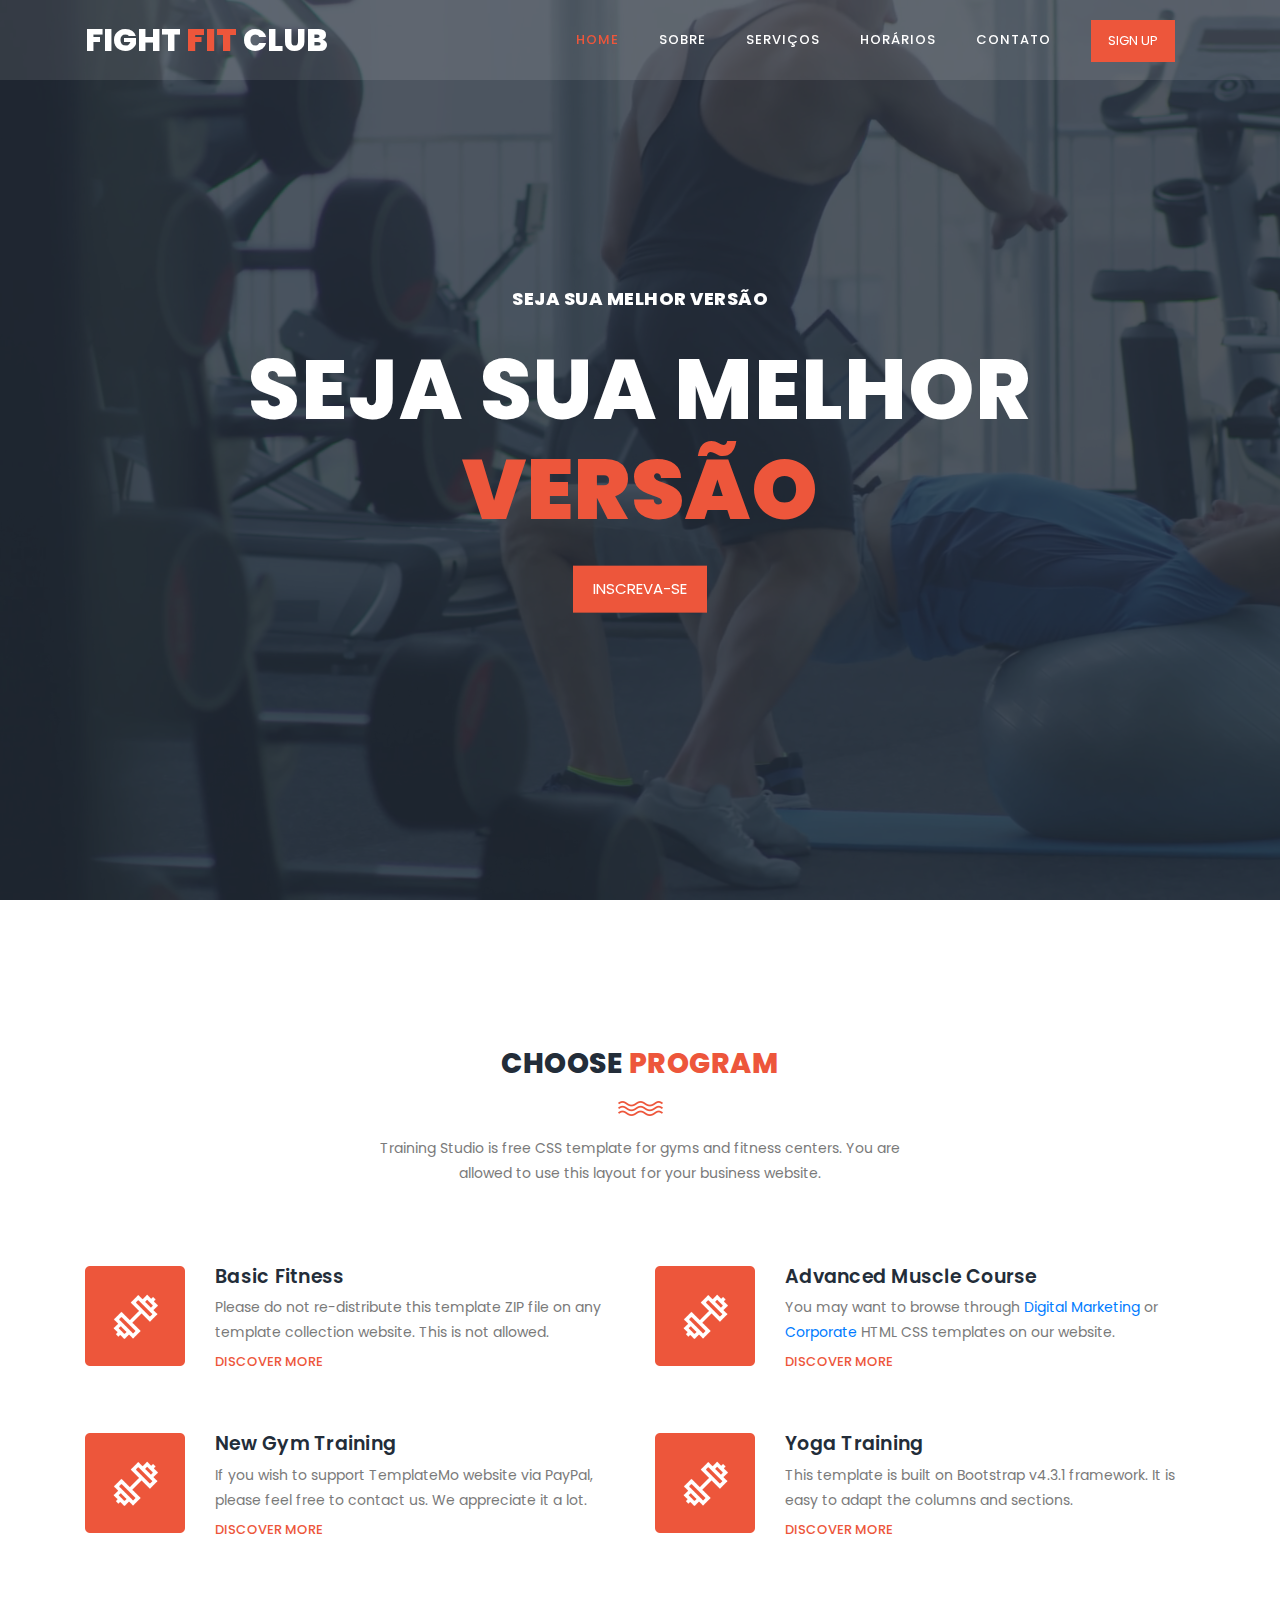
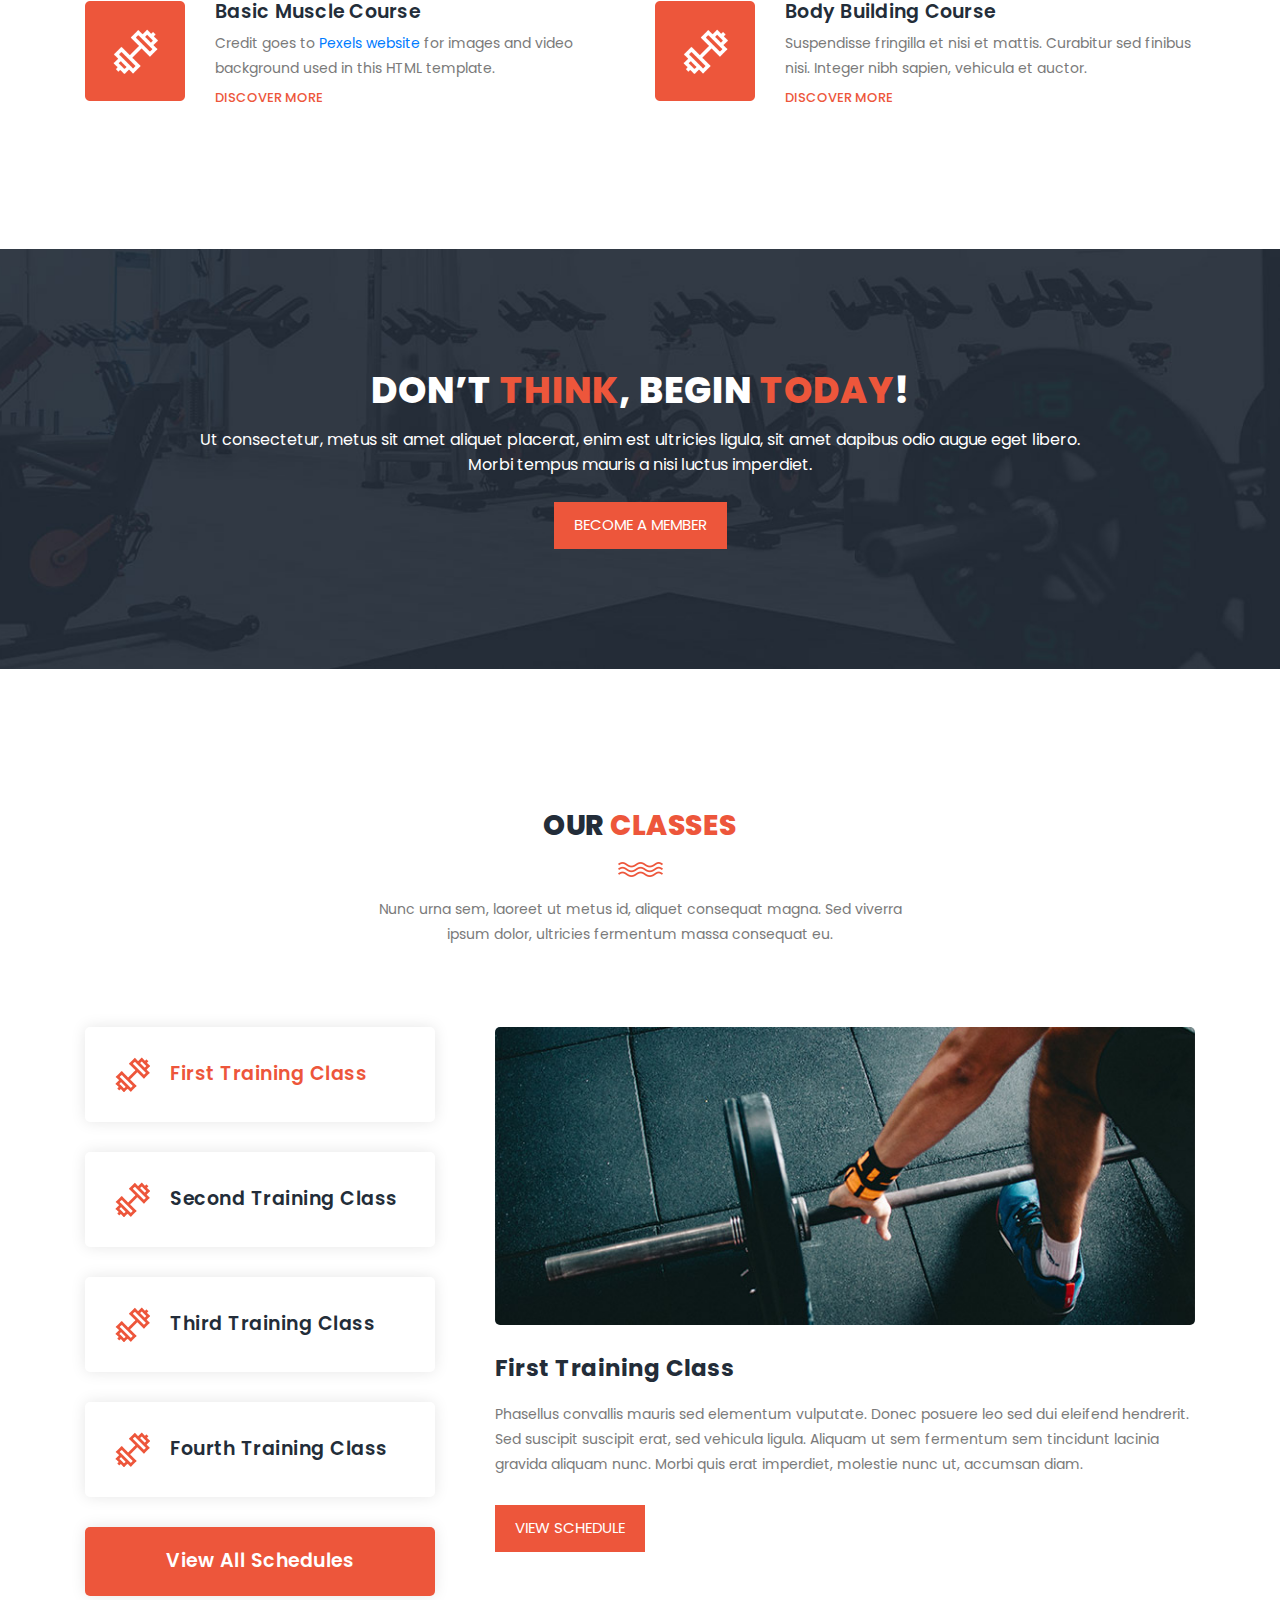
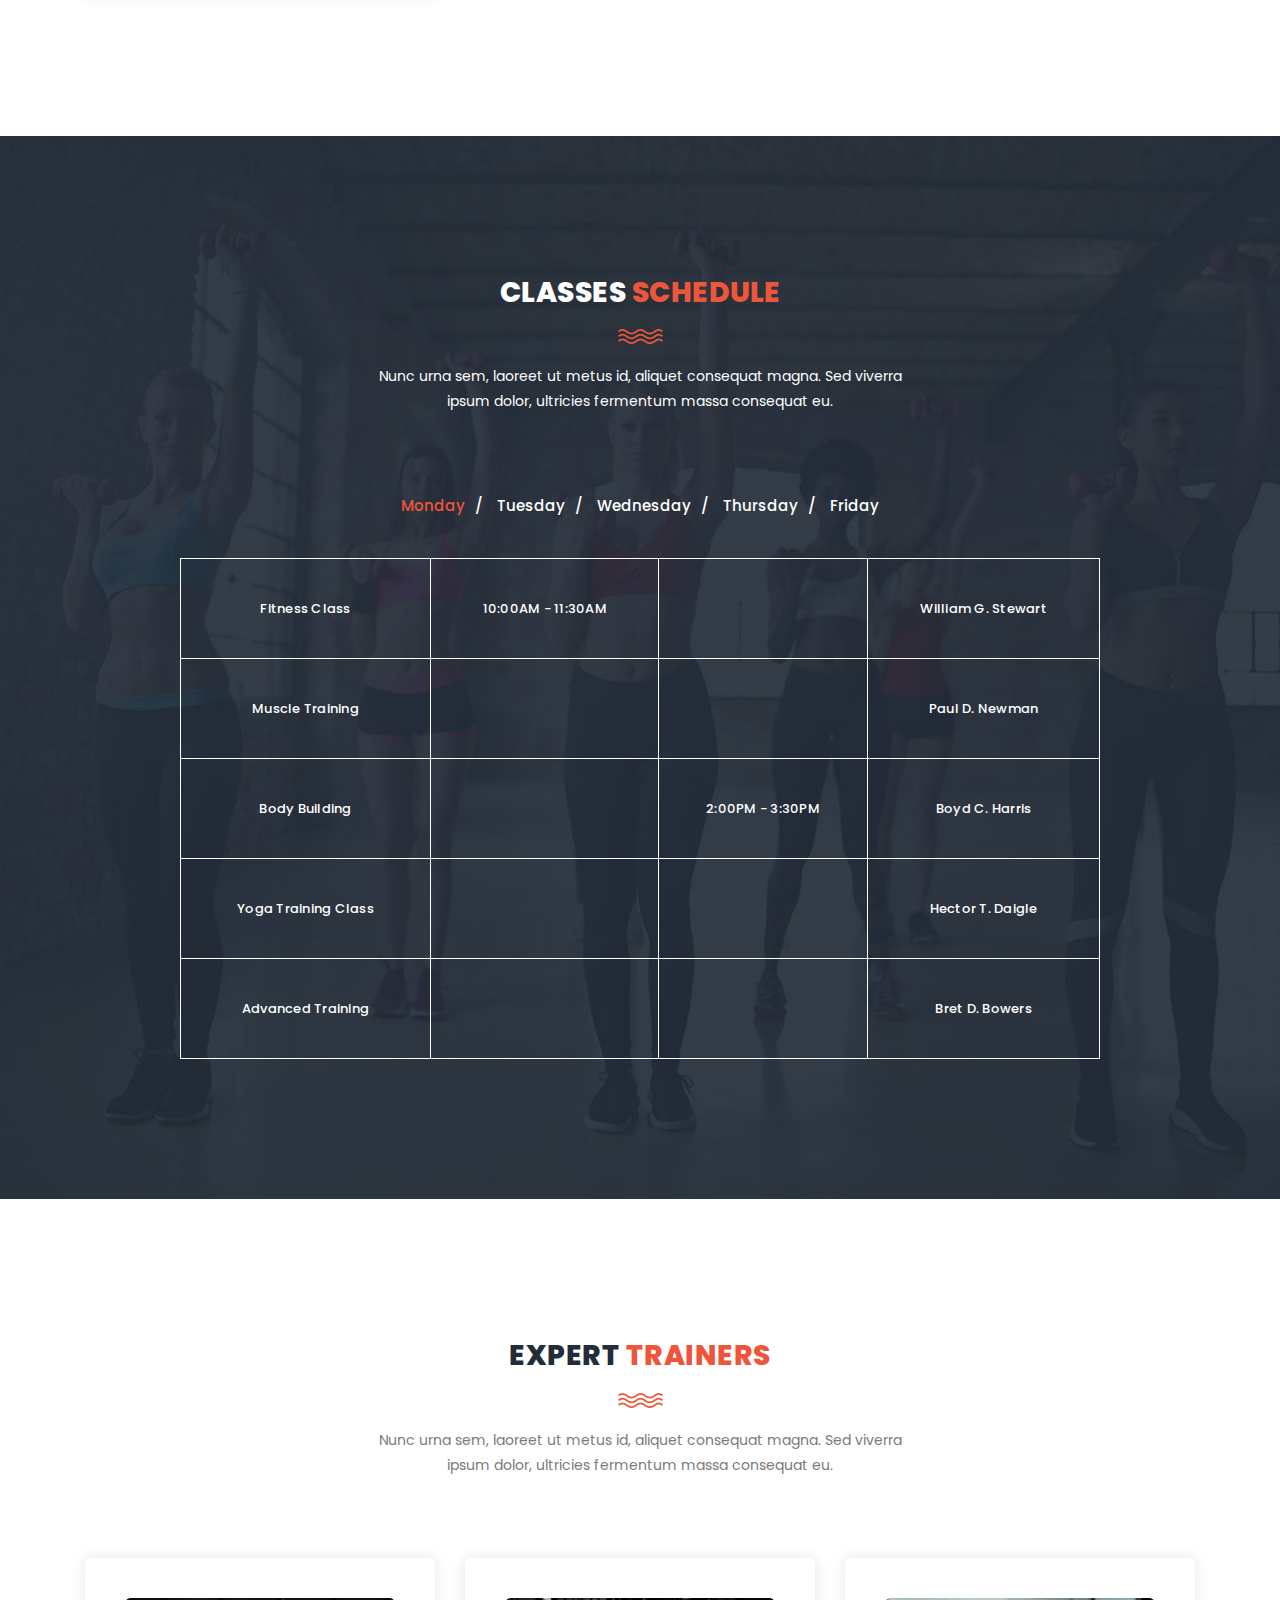
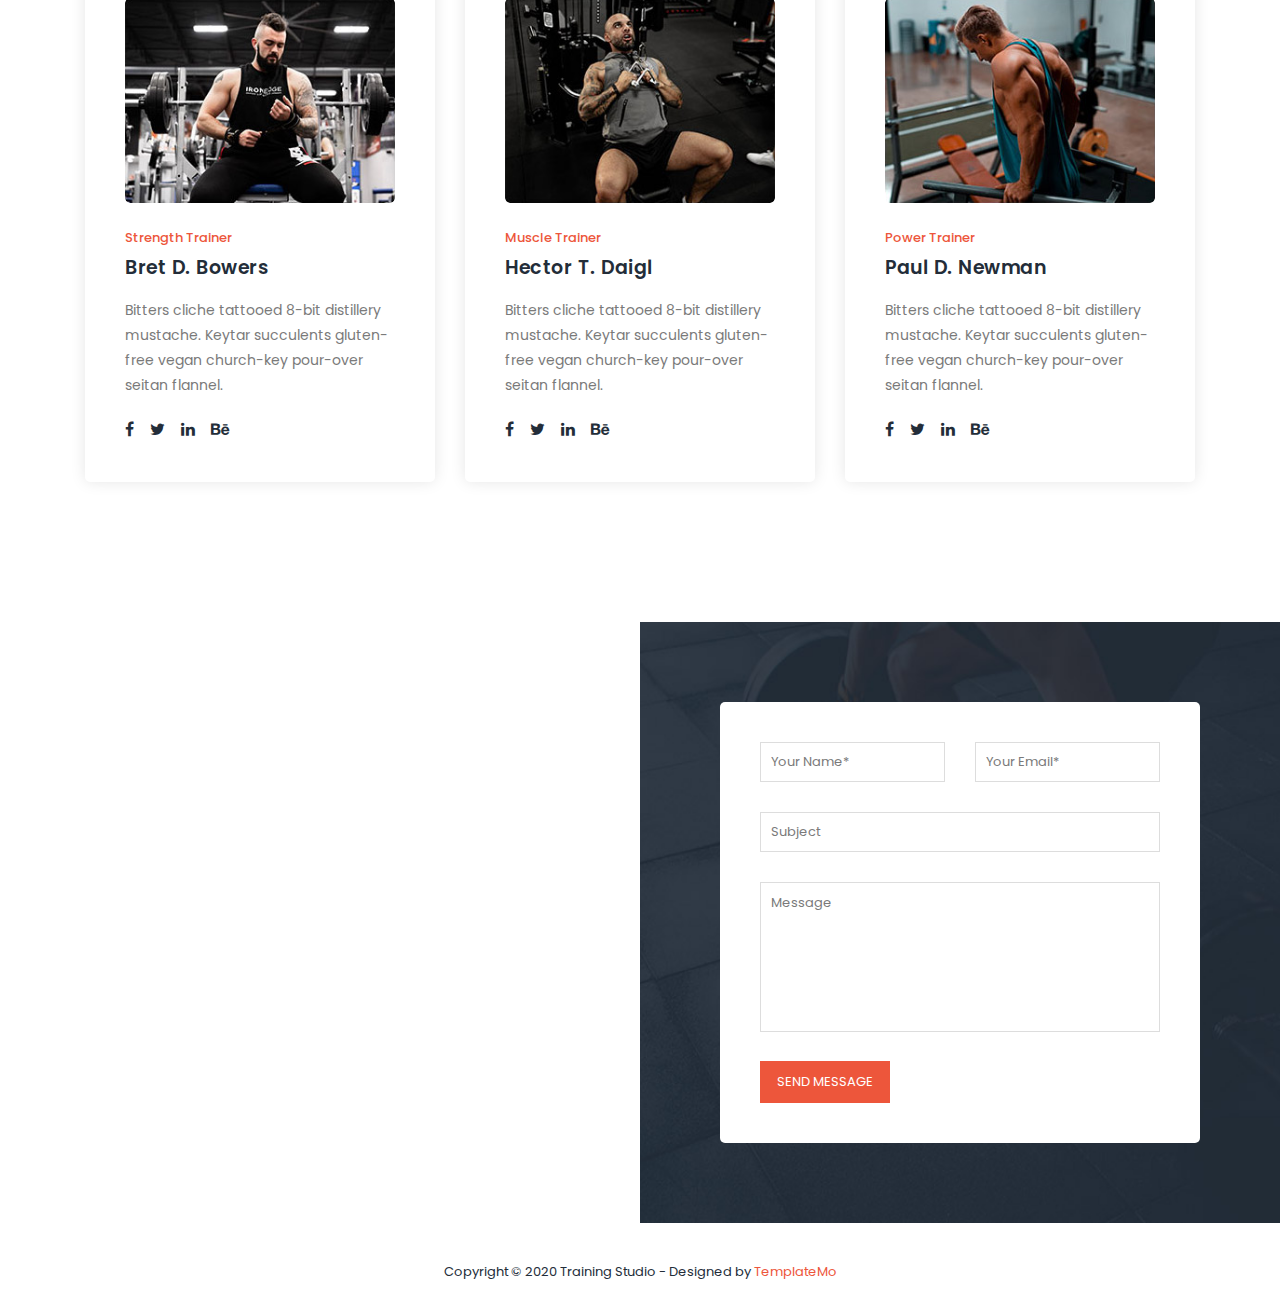
==== gymfit-main/index.html @ c5812d15 "commit" ====
<!DOCTYPE html>
<html lang="pt-br">

  <head>

    <meta charset="utf-8">
    <meta name="viewport" content="width=device-width, initial-scale=1, shrink-to-fit=no">
    <meta name="description" content="">
    <meta name="author" content="">
    <link href="https://fonts.googleapis.com/css?family=Poppins:100,100i,200,200i,300,300i,400,400i,500,500i,600,600i,700,700i,800,800i,900,900i&display=swap" rel="stylesheet">

    <title>Fit Fight Club</title>
<!--

TemplateMo 548 Training Studio

https://templatemo.com/tm-548-training-studio

-->
    <!-- Additional CSS Files -->
    <link rel="stylesheet" type="text/css" href="assets/css/bootstrap.min.css">

    <link rel="stylesheet" type="text/css" href="assets/css/font-awesome.css">

    <link rel="stylesheet" href="assets/css/templatemo-training-studio.css">

    </head>
    
    <body>
    
    <!-- ***** Preloader Start ***** -->
    <div id="js-preloader" class="js-preloader">
      <div class="preloader-inner">
        <span class="dot"></span>
        <div class="dots">
          <span></span>
          <span></span>
          <span></span>
        </div>
      </div>
    </div>
    <!-- ***** Preloader End ***** -->
    
    
    <!-- ***** Header Area Start ***** -->
    <header class="header-area header-sticky">
        <div class="container">
            <div class="row">
                <div class="col-12">
                    <nav class="main-nav">
                        <!-- ***** Logo Start ***** -->
                        <a href="index.html" class="logo">Fight<em> Fit</em> Club</a>
                        <!-- ***** Logo End ***** -->
                        <!-- ***** Menu Start ***** -->
                        <ul class="nav">
                            <li class="scroll-to-section"><a href="#top" class="active">Home</a></li>
                            <li class="scroll-to-section"><a href="#features">Sobre</a></li>
                            <li class="scroll-to-section"><a href="#our-classes">Serviços</a></li>
                            <li class="scroll-to-section"><a href="#schedule">Horários</a></li>
                            <li class="scroll-to-section"><a href="#contact-us">Contato</a></li> 
                            <li class="main-button"><a href="#">Sign Up</a></li>
                        </ul>        
                        <a class='menu-trigger'>
                            <span>Menu</span>
                        </a>
                        <!-- ***** Menu End ***** -->
                    </nav>
                </div>
            </div>
        </div>
    </header>
    <!-- ***** Header Area End ***** -->

    <!-- ***** Main Banner Area Start ***** -->
    <div class="main-banner" id="top">
        <video autoplay muted loop id="bg-video">
            <source src="assets/images/gym-video.mp4" type="video/mp4" />
        </video>

        <div class="video-overlay header-text">
            <div class="caption">
                <h6>Seja sua melhor versão</h6>
                <h2>Seja sua melhor <em>versão</em></h2>
                <div class="main-button scroll-to-section">
                    <a href="#features">inscreva-se</a>
                </div>
            </div>
        </div>
    </div>
    <!-- ***** Main Banner Area End ***** -->

    <!-- ***** Features Item Start ***** -->
    <section class="section" id="features">
        <div class="container">
            <div class="row">
                <div class="col-lg-6 offset-lg-3">
                    <div class="section-heading">
                        <h2>Choose <em>Program</em></h2>
                        <img src="assets/images/line-dec.png" alt="waves">
                        <p>Training Studio is free CSS template for gyms and fitness centers. You are allowed to use this layout for your business website.</p>
                    </div>
                </div>
                <div class="col-lg-6">
                    <ul class="features-items">
                        <li class="feature-item">
                            <div class="left-icon">
                                <img src="assets/images/features-first-icon.png" alt="First One">
                            </div>
                            <div class="right-content">
                                <h4>Basic Fitness</h4>
                                <p>Please do not re-distribute this template ZIP file on any template collection website. This is not allowed.</p>
                                <a href="#" class="text-button">Discover More</a>
                            </div>
                        </li>
                        <li class="feature-item">
                            <div class="left-icon">
                                <img src="assets/images/features-first-icon.png" alt="second one">
                            </div>
                            <div class="right-content">
                                <h4>New Gym Training</h4>
                                <p>If you wish to support TemplateMo website via PayPal, please feel free to contact us. We appreciate it a lot.</p>
                                <a href="#" class="text-button">Discover More</a>
                            </div>
                        </li>
                        <li class="feature-item">
                            <div class="left-icon">
                                <img src="assets/images/features-first-icon.png" alt="third gym training">
                            </div>
                            <div class="right-content">
                                <h4>Basic Muscle Course</h4>
                                <p>Credit goes to <a rel="nofollow" href="https://www.pexels.com" target="_blank">Pexels website</a> for images and video background used in this HTML template.</p>
                                <a href="#" class="text-button">Discover More</a>
                            </div>
                        </li>
                    </ul>
                </div>
                <div class="col-lg-6">
                    <ul class="features-items">
                        <li class="feature-item">
                            <div class="left-icon">
                                <img src="assets/images/features-first-icon.png" alt="fourth muscle">
                            </div>
                            <div class="right-content">
                                <h4>Advanced Muscle Course</h4>
                                <p>You may want to browse through <a rel="nofollow" href="https://templatemo.com/tag/digital-marketing" target="_parent">Digital Marketing</a> or <a href="https://templatemo.com/tag/corporate">Corporate</a> HTML CSS templates on our website.</p>
                                <a href="#" class="text-button">Discover More</a>
                            </div>
                        </li>
                        <li class="feature-item">
                            <div class="left-icon">
                                <img src="assets/images/features-first-icon.png" alt="training fifth">
                            </div>
                            <div class="right-content">
                                <h4>Yoga Training</h4>
                                <p>This template is built on Bootstrap v4.3.1 framework. It is easy to adapt the columns and sections.</p>
                                <a href="#" class="text-button">Discover More</a>
                            </div>
                        </li>
                        <li class="feature-item">
                            <div class="left-icon">
                                <img src="assets/images/features-first-icon.png" alt="gym training">
                            </div>
                            <div class="right-content">
                                <h4>Body Building Course</h4>
                                <p>Suspendisse fringilla et nisi et mattis. Curabitur sed finibus nisi. Integer nibh sapien, vehicula et auctor.</p>
                                <a href="#" class="text-button">Discover More</a>
                            </div>
                        </li>
                    </ul>
                </div>
            </div>
        </div>
    </section>
    <!-- ***** Features Item End ***** -->

    <!-- ***** Call to Action Start ***** -->
    <section class="section" id="call-to-action">
        <div class="container">
            <div class="row">
                <div class="col-lg-10 offset-lg-1">
                    <div class="cta-content">
                        <h2>Don’t <em>think</em>, begin <em>today</em>!</h2>
                        <p>Ut consectetur, metus sit amet aliquet placerat, enim est ultricies ligula, sit amet dapibus odio augue eget libero. Morbi tempus mauris a nisi luctus imperdiet.</p>
                        <div class="main-button scroll-to-section">
                            <a href="#our-classes">Become a member</a>
                        </div>
                    </div>
                </div>
            </div>
        </div>
    </section>
    <!-- ***** Call to Action End ***** -->

    <!-- ***** Our Classes Start ***** -->
    <section class="section" id="our-classes">
        <div class="container">
            <div class="row">
                <div class="col-lg-6 offset-lg-3">
                    <div class="section-heading">
                        <h2>Our <em>Classes</em></h2>
                        <img src="assets/images/line-dec.png" alt="">
                        <p>Nunc urna sem, laoreet ut metus id, aliquet consequat magna. Sed viverra ipsum dolor, ultricies fermentum massa consequat eu.</p>
                    </div>
                </div>
            </div>
            <div class="row" id="tabs">
              <div class="col-lg-4">
                <ul>
                  <li><a href='#tabs-1'><img src="assets/images/tabs-first-icon.png" alt="">First Training Class</a></li>
                  <li><a href='#tabs-2'><img src="assets/images/tabs-first-icon.png" alt="">Second Training Class</a></a></li>
                  <li><a href='#tabs-3'><img src="assets/images/tabs-first-icon.png" alt="">Third Training Class</a></a></li>
                  <li><a href='#tabs-4'><img src="assets/images/tabs-first-icon.png" alt="">Fourth Training Class</a></a></li>
                  <div class="main-rounded-button"><a href="#">View All Schedules</a></div>
                </ul>
              </div>
              <div class="col-lg-8">
                <section class='tabs-content'>
                  <article id='tabs-1'>
                    <img src="assets/images/training-image-01.jpg" alt="First Class">
                    <h4>First Training Class</h4>
                    <p>Phasellus convallis mauris sed elementum vulputate. Donec posuere leo sed dui eleifend hendrerit. Sed suscipit suscipit erat, sed vehicula ligula. Aliquam ut sem fermentum sem tincidunt lacinia gravida aliquam nunc. Morbi quis erat imperdiet, molestie nunc ut, accumsan diam.</p>
                    <div class="main-button">
                        <a href="#">View Schedule</a>
                    </div>
                  </article>
                  <article id='tabs-2'>
                    <img src="assets/images/training-image-02.jpg" alt="Second Training">
                    <h4>Second Training Class</h4>
                    <p>Integer dapibus, est vel dapibus mattis, sem mauris luctus leo, ac pulvinar quam tortor a velit. Praesent ultrices erat ante, in ultricies augue ultricies faucibus. Nam tellus nibh, ullamcorper at mattis non, rhoncus sed massa. Cras quis pulvinar eros. Orci varius natoque penatibus et magnis dis parturient montes, nascetur ridiculus mus.</p>
                    <div class="main-button">
                        <a href="#">View Schedule</a>
                    </div>
                  </article>
                  <article id='tabs-3'>
                    <img src="assets/images/training-image-03.jpg" alt="Third Class">
                    <h4>Third Training Class</h4>
                    <p>Fusce laoreet malesuada rhoncus. Donec ultricies diam tortor, id auctor neque posuere sit amet. Aliquam pharetra, augue vel cursus porta, nisi tortor vulputate sapien, id scelerisque felis magna id felis. Proin neque metus, pellentesque pharetra semper vel, accumsan a neque.</p>
                    <div class="main-button">
                        <a href="#">View Schedule</a>
                    </div>
                  </article>
                  <article id='tabs-4'>
                    <img src="assets/images/training-image-04.jpg" alt="Fourth Training">
                    <h4>Fourth Training Class</h4>
                    <p>Pellentesque habitant morbi tristique senectus et netus et malesuada fames ac turpis egestas. Aenean ultrices elementum odio ac tempus. Etiam eleifend orci lectus, eget venenatis ipsum commodo et.</p>
                    <div class="main-button">
                        <a href="#">View Schedule</a>
                    </div>
                  </article>
                </section>
              </div>
            </div>
        </div>
    </section>
    <!-- ***** Our Classes End ***** -->
    
    <section class="section" id="schedule">
        <div class="container">
            <div class="row">
                <div class="col-lg-6 offset-lg-3">
                    <div class="section-heading dark-bg">
                        <h2>Classes <em>Schedule</em></h2>
                        <img src="assets/images/line-dec.png" alt="">
                        <p>Nunc urna sem, laoreet ut metus id, aliquet consequat magna. Sed viverra ipsum dolor, ultricies fermentum massa consequat eu.</p>
                    </div>
                </div>
            </div>
            <div class="row">
                <div class="col-lg-12">
                    <div class="filters">
                        <ul class="schedule-filter">
                            <li class="active" data-tsfilter="monday">Monday</li>
                            <li data-tsfilter="tuesday">Tuesday</li>
                            <li data-tsfilter="wednesday">Wednesday</li>
                            <li data-tsfilter="thursday">Thursday</li>
                            <li data-tsfilter="friday">Friday</li>
                        </ul>
                    </div>
                </div>
                <div class="col-lg-10 offset-lg-1">
                    <div class="schedule-table filtering">
                        <table>
                            <tbody>
                                <tr>
                                    <td class="day-time">Fitness Class</td>
                                    <td class="monday ts-item show" data-tsmeta="monday">10:00AM - 11:30AM</td>
                                    <td class="tuesday ts-item" data-tsmeta="tuesday">2:00PM - 3:30PM</td>
                                    <td>William G. Stewart</td>
                                </tr>
                                <tr>
                                    <td class="day-time">Muscle Training</td>
                                    <td class="friday ts-item" data-tsmeta="friday">10:00AM - 11:30AM</td>
                                    <td class="thursday friday ts-item" data-tsmeta="thursday" data-tsmeta="friday">2:00PM - 3:30PM</td>
                                    <td>Paul D. Newman</td>
                                </tr>
                                <tr>
                                    <td class="day-time">Body Building</td>
                                    <td class="tuesday ts-item" data-tsmeta="tuesday">10:00AM - 11:30AM</td>
                                    <td class="monday ts-item show" data-tsmeta="monday">2:00PM - 3:30PM</td>
                                    <td>Boyd C. Harris</td>
                                </tr>
                                <tr>
                                    <td class="day-time">Yoga Training Class</td>
                                    <td class="wednesday ts-item" data-tsmeta="wednesday">10:00AM - 11:30AM</td>
                                    <td class="friday ts-item" data-tsmeta="friday">2:00PM - 3:30PM</td>
                                    <td>Hector T. Daigle</td>
                                </tr>
                                <tr>
                                    <td class="day-time">Advanced Training</td>
                                    <td class="thursday ts-item" data-tsmeta="thursday">10:00AM - 11:30AM</td>
                                    <td class="wednesday ts-item" data-tsmeta="wednesday">2:00PM - 3:30PM</td>
                                    <td>Bret D. Bowers</td>
                                </tr>
                            </tbody>
                        </table>
                    </div>
                </div>
            </div>
        </div>
    </section>

    <!-- ***** Testimonials Starts ***** -->
    <section class="section" id="trainers">
        <div class="container">
            <div class="row">
                <div class="col-lg-6 offset-lg-3">
                    <div class="section-heading">
                        <h2>Expert <em>Trainers</em></h2>
                        <img src="assets/images/line-dec.png" alt="">
                        <p>Nunc urna sem, laoreet ut metus id, aliquet consequat magna. Sed viverra ipsum dolor, ultricies fermentum massa consequat eu.</p>
                    </div>
                </div>
            </div>
            <div class="row">
                <div class="col-lg-4">
                    <div class="trainer-item">
                        <div class="image-thumb">
                            <img src="assets/images/first-trainer.jpg" alt="">
                        </div>
                        <div class="down-content">
                            <span>Strength Trainer</span>
                            <h4>Bret D. Bowers</h4>
                            <p>Bitters cliche tattooed 8-bit distillery mustache. Keytar succulents gluten-free vegan church-key pour-over seitan flannel.</p>
                            <ul class="social-icons">
                                <li><a href="#"><i class="fa fa-facebook"></i></a></li>
                                <li><a href="#"><i class="fa fa-twitter"></i></a></li>
                                <li><a href="#"><i class="fa fa-linkedin"></i></a></li>
                                <li><a href="#"><i class="fa fa-behance"></i></a></li>
                            </ul>
                        </div>
                    </div>
                </div>
                <div class="col-lg-4">
                    <div class="trainer-item">
                        <div class="image-thumb">
                            <img src="assets/images/second-trainer.jpg" alt="">
                        </div>
                        <div class="down-content">
                            <span>Muscle Trainer</span>
                            <h4>Hector T. Daigl</h4>
                            <p>Bitters cliche tattooed 8-bit distillery mustache. Keytar succulents gluten-free vegan church-key pour-over seitan flannel.</p>
                            <ul class="social-icons">
                                <li><a href="#"><i class="fa fa-facebook"></i></a></li>
                                <li><a href="#"><i class="fa fa-twitter"></i></a></li>
                                <li><a href="#"><i class="fa fa-linkedin"></i></a></li>
                                <li><a href="#"><i class="fa fa-behance"></i></a></li>
                            </ul>
                        </div>
                    </div>
                </div>
                <div class="col-lg-4">
                    <div class="trainer-item">
                        <div class="image-thumb">
                            <img src="assets/images/third-trainer.jpg" alt="">
                        </div>
                        <div class="down-content">
                            <span>Power Trainer</span>
                            <h4>Paul D. Newman</h4>
                            <p>Bitters cliche tattooed 8-bit distillery mustache. Keytar succulents gluten-free vegan church-key pour-over seitan flannel.</p>
                            <ul class="social-icons">
                                <li><a href="#"><i class="fa fa-facebook"></i></a></li>
                                <li><a href="#"><i class="fa fa-twitter"></i></a></li>
                                <li><a href="#"><i class="fa fa-linkedin"></i></a></li>
                                <li><a href="#"><i class="fa fa-behance"></i></a></li>
                            </ul>
                        </div>
                    </div>
                </div>
            </div>
        </div>
    </section>
    <!-- ***** Testimonials Ends ***** -->
    
    <!-- ***** Contact Us Area Starts ***** -->
    <section class="section" id="contact-us">
        <div class="container-fluid">
            <div class="row">
                <div class="col-lg-6 col-md-6 col-xs-12">
                    <div id="map">
                      <iframe src="https://maps.google.com/maps?q=Av.+L%C3%BAcio+Costa,+Rio+de+Janeiro+-+RJ,+Brazil&t=&z=13&ie=UTF8&iwloc=&output=embed" width="100%" height="600px" frameborder="0" style="border:0" allowfullscreen></iframe>
                    </div>
                </div>
                <div class="col-lg-6 col-md-6 col-xs-12">
                    <div class="contact-form">
                        <form id="contact" action="" method="post">
                          <div class="row">
                            <div class="col-md-6 col-sm-12">
                              <fieldset>
                                <input name="name" type="text" id="name" placeholder="Your Name*" required="">
                              </fieldset>
                            </div>
                            <div class="col-md-6 col-sm-12">
                              <fieldset>
                                <input name="email" type="text" id="email" pattern="[^ @]*@[^ @]*" placeholder="Your Email*" required="">
                              </fieldset>
                            </div>
                            <div class="col-md-12 col-sm-12">
                              <fieldset>
                                <input name="subject" type="text" id="subject" placeholder="Subject">
                              </fieldset>
                            </div>
                            <div class="col-lg-12">
                              <fieldset>
                                <textarea name="message" rows="6" id="message" placeholder="Message" required=""></textarea>
                              </fieldset>
                            </div>
                            <div class="col-lg-12">
                              <fieldset>
                                <button type="submit" id="form-submit" class="main-button">Send Message</button>
                              </fieldset>
                            </div>
                          </div>
                        </form>
                    </div>
                </div>
            </div>
        </div>
    </section>
    <!-- ***** Contact Us Area Ends ***** -->
    
    <!-- ***** Footer Start ***** -->
    <footer>
        <div class="container">
            <div class="row">
                <div class="col-lg-12">
                    <p>Copyright &copy; 2020 Training Studio
                    
                    - Designed by <a rel="nofollow" href="https://templatemo.com" class="tm-text-link" target="_parent">TemplateMo</a></p>
                    
                    <!-- You shall support us a little via PayPal to info@templatemo.com -->
                    
                </div>
            </div>
        </div>
    </footer>

    <!-- jQuery -->
    <script src="assets/js/jquery-2.1.0.min.js"></script>

    <!-- Bootstrap -->
    <script src="assets/js/popper.js"></script>
    <script src="assets/js/bootstrap.min.js"></script>

    <!-- Plugins -->
    <script src="assets/js/scrollreveal.min.js"></script>
    <script src="assets/js/waypoints.min.js"></script>
    <script src="assets/js/jquery.counterup.min.js"></script>
    <script src="assets/js/imgfix.min.js"></script> 
    <script src="assets/js/mixitup.js"></script> 
    <script src="assets/js/accordions.js"></script>
    
    <!-- Global Init -->
    <script src="assets/js/custom.js"></script>

  </body>
</html>
---- gymfit-main/assets/css/templatemo-training-studio.css ----
/*

TemplateMo 548 Training Studio

https://templatemo.com/tm-548-training-studio

*/

/* ---------------------------------------------
Table of contents
------------------------------------------------
01. font & reset css
02. reset
03. global styles
04. header
05. banner
06. features
07. testimonials
08. contact
09. footer
10. preloader
11. search
12. portfolio

--------------------------------------------- */
/* 
---------------------------------------------
font & reset css
--------------------------------------------- 
*/
@import url("https://fonts.googleapis.com/css?family=Poppins:100,100i,200,200i,300,300i,400,400i,500,500i,600,600i,700,700i,800,800i,900,900i");
/* 
---------------------------------------------
reset
--------------------------------------------- 
*/
html, body, div, span, applet, object, iframe, h1, h2, h3, h4, h5, h6, p, blockquote, div
pre, a, abbr, acronym, address, big, cite, code, del, dfn, em, font, img, ins, kbd, q,
s, samp, small, strike, strong, sub, sup, tt, var, b, u, i, center, dl, dt, dd, ol, ul, li,
figure, header, nav, section, article, aside, footer, figcaption {
  margin: 0;
  padding: 0;
  border: 0;
  outline: 0;
}

.clearfix:after {
  content: ".";
  display: block;
  clear: both;
  visibility: hidden;
  line-height: 0;
  height: 0;
}

.clearfix {
  display: inline-block;
}

html[xmlns] .clearfix {
  display: block;
}

* html .clearfix {
  height: 1%;
}

ul, li {
  padding: 0;
  margin: 0;
  list-style: none;
}

header, nav, section, article, aside, footer, hgroup {
  display: block;
}

* {
  box-sizing: border-box;
}

html, body {
  font-family: 'Poppins', sans-serif;
  font-weight: 400;
  background-color: #fff;
  font-size: 16px;
  -ms-text-size-adjust: 100%;
  -webkit-font-smoothing: antialiased;
  -moz-osx-font-smoothing: grayscale;
}

a {
  text-decoration: none !important;
}

h1, h2, h3, h4, h5, h6 {
  margin-top: 0px;
  margin-bottom: 0px;
}

ul {
  margin-bottom: 0px;
}

p {
  font-size: 14px;
  line-height: 25px;
  color: #7a7a7a;
}

/* 
---------------------------------------------
global styles
--------------------------------------------- 
*/
html,
body {
  background: #fff;
  font-family: 'Poppins', sans-serif;
}

::selection {
  background: #ed563b;
  color: #fff;
}

::-moz-selection {
  background: #ed563b;
  color: #fff;
}

@media (max-width: 991px) {
  html, body {
    overflow-x: hidden;
  }
  .mobile-top-fix {
    margin-top: 30px;
    margin-bottom: 0px;
  }
  .mobile-bottom-fix {
    margin-bottom: 30px;
  }
  .mobile-bottom-fix-big {
    margin-bottom: 60px;
  }
}

.section-heading {
  text-align: center;
  margin-top: 140px;
  margin-bottom: 80px;
}

.section-heading h2 {
  font-size: 28px;
  font-weight: 800;
  color: #232d39;
  text-transform: uppercase;
  letter-spacing: 0.5px;
  margin-top: 0px;
  margin-bottom: 0px;
}

.section-heading h2 em {
  font-style: normal;
  color: #ed563b;
}

.section-heading img {
  margin: 20px auto;
}

.dark-bg h2 {
  color: #fff;
}

.dark-bg p {
  color: #fff;
}

.main-button a {
  display: inline-block;
  font-size: 15px;
  padding: 12px 20px;
  background-color: #ed563b;
  color: #fff;
  text-align: center;
  font-weight: 400;
  text-transform: uppercase;
  transition: all .3s;
}

.main-button a:hover {
  background-color: #f9735b;
}


/* 
---------------------------------------------
header
--------------------------------------------- 
*/

.background-header {
  background: rgba(250,250,250,0.99) !important;
  height: 80px!important;
  position: fixed!important;
  top: 0px;
  left: 0px;
  right: 0px;
  box-shadow: 0px 0px 10px rgba(0,0,0,0.15)!important;
}

.background-header .logo,
.background-header .main-nav .nav li a {
  color: #232d39!important;
}

.background-header .main-nav .nav li:last-child a {
  color: #fff !important;
}

.background-header .main-nav .nav li:last-child a:hover {
  color: #fff!important;
}

.background-header .main-nav .nav li:hover a {
  color: #ed563b!important;
}

.background-header .nav li a.active {
  color: #ed563b!important;
}

.header-area {
  position: absolute;
  top: 0px;
  left: 0px;
  right: 0px;
  z-index: 100;
  height: 80px;
  background: rgba(250,250,250,0.1);
  -webkit-transition: all .5s ease 0s;
  -moz-transition: all .5s ease 0s;
  -o-transition: all .5s ease 0s;
  transition: all .5s ease 0s;
}

.header-area .main-nav {
  min-height: 80px;
  background: transparent;
}

.header-area .main-nav .logo {
  line-height: 80px;
  color: #fff;
  font-size: 32px;
  font-weight: 800;
  text-transform: uppercase;
  float: left;
  -webkit-transition: all 0.3s ease 0s;
  -moz-transition: all 0.3s ease 0s;
  -o-transition: all 0.3s ease 0s;
  transition: all 0.3s ease 0s;
}

.header-area .main-nav .logo em {
  font-style: normal;
  color: #ed563b;
  font-weight: 900;
}

.header-area .main-nav .nav {
  float: right;
  margin-top: 27px;
  margin-right: 0px;
  background-color: transparent;
  -webkit-transition: all 0.3s ease 0s;
  -moz-transition: all 0.3s ease 0s;
  -o-transition: all 0.3s ease 0s;
  transition: all 0.3s ease 0s;
  position: relative;
  z-index: 999;
}

.header-area .main-nav .nav li {
  padding-left: 20px;
  padding-right: 20px;
}

.header-area .main-nav .nav li a {
  display: block;
  font-weight: 500;
  font-size: 13px;
  color: #7a7a7a;
  text-transform: uppercase;
  -webkit-transition: all 0.3s ease 0s;
  -moz-transition: all 0.3s ease 0s;
  -o-transition: all 0.3s ease 0s;
  transition: all 0.3s ease 0s;
  height: 40px;
  line-height: 40px;
  border: transparent;
  letter-spacing: 1px;
}

.header-area .main-nav .nav li a {
  color: #fff;
}

.header-area .main-nav .nav li:last-child a {
  display: inline-block;
  font-size: 13px;
  padding: 11px 17px;
  background-color: #ed563b;
  color: #fff;
  text-align: center;
  font-weight: 400;
  letter-spacing: 0px;
  text-transform: uppercase;
  transition: all .3s;
  height: auto;
  line-height: 20px;
}

.header-area .main-nav .nav li:last-child a:hover {
  background-color: #f9735b;
  opacity: 1;
}

.header-area .main-nav .nav li:hover a,
.header-area .main-nav .nav li a.active {
  color: #ed563b!important;
  opacity: 1;
}

.background-header .main-nav .nav li:hover a,
.background-header .main-nav .nav li a.active {
  color: #ed563b!important;
  opacity: 1;
}

.header-area .main-nav .menu-trigger {
  cursor: pointer;
  display: block;
  position: absolute;
  top: 23px;
  width: 32px;
  height: 40px;
  text-indent: -9999em;
  z-index: 99;
  right: 40px;
  display: none;
}

.header-area .main-nav .menu-trigger span,
.header-area .main-nav .menu-trigger span:before,
.header-area .main-nav .menu-trigger span:after {
  -moz-transition: all 0.4s;
  -o-transition: all 0.4s;
  -webkit-transition: all 0.4s;
  transition: all 0.4s;
  background-color: #1e1e1e;
  display: block;
  position: absolute;
  width: 30px;
  height: 2px;
  left: 0;
}

.background-header .main-nav .menu-trigger span,
.background-header .main-nav .menu-trigger span:before,
.background-header .main-nav .menu-trigger span:after {
  background-color: #1e1e1e;
}

.header-area .main-nav .menu-trigger span:before,
.header-area .main-nav .menu-trigger span:after {
  -moz-transition: all 0.4s;
  -o-transition: all 0.4s;
  -webkit-transition: all 0.4s;
  transition: all 0.4s;
  background-color: #1e1e1e;
  display: block;
  position: absolute;
  width: 30px;
  height: 2px;
  left: 0;
  width: 75%;
}

.background-header .main-nav .menu-trigger span:before,
.background-header .main-nav .menu-trigger span:after {
  background-color: #1e1e1e;
}

.header-area .main-nav .menu-trigger span:before,
.header-area .main-nav .menu-trigger span:after {
  content: "";
}

.header-area .main-nav .menu-trigger span {
  top: 16px;
}

.header-area .main-nav .menu-trigger span:before {
  -moz-transform-origin: 33% 100%;
  -ms-transform-origin: 33% 100%;
  -webkit-transform-origin: 33% 100%;
  transform-origin: 33% 100%;
  top: -10px;
  z-index: 10;
}

.header-area .main-nav .menu-trigger span:after {
  -moz-transform-origin: 33% 0;
  -ms-transform-origin: 33% 0;
  -webkit-transform-origin: 33% 0;
  transform-origin: 33% 0;
  top: 10px;
}

.header-area .main-nav .menu-trigger.active span,
.header-area .main-nav .menu-trigger.active span:before,
.header-area .main-nav .menu-trigger.active span:after {
  background-color: transparent;
  width: 100%;
}

.header-area .main-nav .menu-trigger.active span:before {
  -moz-transform: translateY(6px) translateX(1px) rotate(45deg);
  -ms-transform: translateY(6px) translateX(1px) rotate(45deg);
  -webkit-transform: translateY(6px) translateX(1px) rotate(45deg);
  transform: translateY(6px) translateX(1px) rotate(45deg);
  background-color: #1e1e1e;
}

.background-header .main-nav .menu-trigger.active span:before {
  background-color: #1e1e1e;
}

.header-area .main-nav .menu-trigger.active span:after {
  -moz-transform: translateY(-6px) translateX(1px) rotate(-45deg);
  -ms-transform: translateY(-6px) translateX(1px) rotate(-45deg);
  -webkit-transform: translateY(-6px) translateX(1px) rotate(-45deg);
  transform: translateY(-6px) translateX(1px) rotate(-45deg);
  background-color: #1e1e1e;
}

.background-header .main-nav .menu-trigger.active span:after {
  background-color: #1e1e1e;
}

.header-area.header-sticky {
  min-height: 80px;
}

.header-area.header-sticky .nav {
  margin-top: 20px !important;
}

.header-area.header-sticky .nav li a.active {
  color: #ed563b;
}

@media (max-width: 1200px) {
  .header-area .main-nav .nav li {
    padding-left: 12px;
    padding-right: 12px;
  }
  .header-area .main-nav:before {
    display: none;
  }
}

@media (max-width: 767px) {
  .header-area .main-nav .logo {
    color: #1e1e1e;
  }
  .header-area.header-sticky .nav li a:hover,
  .header-area.header-sticky .nav li a.active {
    color: #ed563b!important;
    opacity: 1;
  }
  .header-area {
    background-color: #f7f7f7;
    padding: 0px 15px;
    height: 80px;
    box-shadow: none;
    text-align: center;
  }
  .header-area .container {
    padding: 0px;
  }
  .header-area .logo {
    margin-left: 30px;
  }
  .header-area .menu-trigger {
    display: block !important;
  }
  .header-area .main-nav {
    overflow: hidden;
  }
  .header-area .main-nav .nav {
    float: none;
    width: 100%;
    display: none;
    -webkit-transition: all 0s ease 0s;
    -moz-transition: all 0s ease 0s;
    -o-transition: all 0s ease 0s;
    transition: all 0s ease 0s;
    margin-left: 0px;
  }
  .header-area .main-nav .nav li:first-child {
    border-top: 1px solid #eee;
  }
  .header-area .main-nav .nav li:last-child {
    width: 100%;
    background-color: #ed563b;
    color: #fff;
  }
  .header-area .main-nav .nav li:last-child a {
    background-color: #ed563b!important;
  }
  .header-area .main-nav .nav li:last-child a:hover,
  .header-area .main-nav .nav li:last-child:hover a {
    background-color: #ed563b!important;
    color: #fff!important;
  }
  .header-area.header-sticky .nav {
    margin-top: 80px !important;
  }
  .header-area .main-nav .nav li {
    width: 100%;
    background: #fff;
    border-bottom: 1px solid #eee;
    padding-left: 0px !important;
    padding-right: 0px !important;
  }
  .header-area .main-nav .nav li a {
    height: 50px !important;
    line-height: 50px !important;
    padding: 0px !important;
    border: none !important;
    background: #f7f7f7 !important;
    color: #232d39 !important;
  }
  .header-area .main-nav .nav li:last-child a {
    color: #fff!important;
  }
  .header-area .main-nav .nav li a:hover {
    background: #eee !important;
    color: #ed563b!important;
  }
  .header-area .main-nav .nav li.submenu ul {
    position: relative;
    visibility: inherit;
    opacity: 1;
    z-index: 1;
    transform: translateY(0%);
    transition-delay: 0s, 0s, 0.3s;
    top: 0px;
    width: 100%;
    box-shadow: none;
    height: 0px;
  }
  .header-area .main-nav .nav li.submenu ul li a {
    font-size: 12px;
    font-weight: 400;
  }
  .header-area .main-nav .nav li.submenu ul li a:hover:before {
    width: 0px;
  }
  .header-area .main-nav .nav li.submenu ul.active {
    height: auto !important;
  }
  .header-area .main-nav .nav li.submenu:after {
    color: #3B566E;
    right: 25px;
    font-size: 14px;
    top: 15px;
  }
  .header-area .main-nav .nav li.submenu:hover ul, .header-area .main-nav .nav li.submenu:focus ul {
    height: 0px;
  }
}

@media (min-width: 767px) {
  .header-area .main-nav .nav {
    display: flex !important;
  }
}


/* 
---------------------------------------------
banner
--------------------------------------------- 
*/

.main-banner {
  position: relative;
}

#bg-video {
    min-width: 100%;
    min-height: 100vh;
    max-width: 100%;
    max-height: 100vh;
    object-fit: cover;
    z-index: -1;
}

#bg-video::-webkit-media-controls {
    display: none !important;
}

.video-overlay {
    position: absolute;
    background-color: rgba(35,45,57,0.8);
    top: 0;
    left: 0;
    bottom: 7px;
    width: 100%;
}

.main-banner .caption {
  text-align: center;
  position: absolute;
  width: 80%;
  left: 50%;
  top: 50%;
  transform: translate(-50%,-50%);
}

.main-banner .caption h6 {
  margin-top: 0px;
  font-size: 18px;
  text-transform: uppercase;
  font-weight: 800;
  color: #fff;
  letter-spacing: 0.5px;
}

.main-banner .caption h2 {
  margin-top: 30px;
  margin-bottom: 25px;
  font-size: 84px;
  text-transform: uppercase;
  font-weight: 800;
  color: #fff;
  letter-spacing: 1px;
}

.main-banner .caption h2 em {
  font-style: normal;
  color: #ed563b;
  font-weight: 900;
}


/*
---------------------------------------------
features
---------------------------------------------
*/

#features {
  margin-bottom: 80px;
}

.feature-item {
  display: inline-block;
  margin-bottom: 60px;
}

.feature-item .left-icon img {
  float: left;
  margin-right: 30px;
}

.feature-item .right-content {
  display: inline;
}

.feature-item .right-content h4 {
  margin-top: 0px;
  margin-bottom:  7px;
  letter-spacing: 0.25px;
  color: #232d39;
  font-size: 19px;
  font-weight: 600;
  text-transform: capitalize;
}

.feature-item .right-content a.text-button {
  margin-top: 7px;
  display: inline-block;
  font-size: 13px;
  text-transform: uppercase;
  color: #ed563b;
  font-weight: 500;
}

/*
---------------------------------------------
subscribe
---------------------------------------------
*/

#call-to-action {
  padding: 120px 0px;
  background-image: url(../images/cta-bg.jpg);
  background-position: center center;
  background-repeat: no-repeat;
  background-size: cover;
  text-align: center;
}

.cta-content h2 {
  font-size: 36px;
  text-transform: uppercase;
  font-weight: 800;
  color: #fff;
  letter-spacing: 1px;
}

.cta-content h2 em {
  font-style: normal;
  color: #ed563b;
}

.cta-content p {
  font-size: 16px;
  color: #fff;
  margin: 15px 0px 25px 0px;
}



/*
--------------------------------------------
Our Classes
--------------------------------------------
*/

#our-classes {
  margin-bottom: 140px;
}

#tabs ul {
  margin: 0;
  padding: 0;
}
#tabs ul li {
  margin-bottom: 30px;
  display: inline-block;
  width: 100%;
}
#tabs ul li:last-child {
  margin-bottom: 0px;
}
#tabs ul li a {
  text-transform: capitalize;
  width: 100%;
  padding: 30px 30px;
  display: inline-block;
  background-color: #fff;
  box-shadow: 0px 0px 15px rgba(0,0,0,0.1);
  border-radius: 5px;
  font-size: 19px;
  color: #232d39;
  letter-spacing: 0.5px;
  font-weight: 600;
  transition: all 0.3s;
}
#tabs .main-rounded-button a {
  text-align: center;
  padding: 20px 30px;
  width: 100%;
  border-radius: 5px;
  display: inline-block;
  box-shadow: 0px 0px 15px rgba(0,0,0,0.1);
  color: #fff;
  font-size: 19px;
  letter-spacing: 0.5px;
  font-weight: 600;
  background-color: #ed563b;
}
#tabs .main-rounded-button a:hover {
  background-color: #f9735b;
}
#tabs ul li a img {
  max-width: 100%;
  margin-right: 20px;
}
#tabs ul .ui-tabs-active span {
  background: #faf5b2;
  border: #faf5b2;
  line-height: 90px;
  border-bottom: none;
}
#tabs ul .ui-tabs-active a {
  color: #ed563b;
}
#tabs ul .ui-tabs-active span {
  color: #1e1e1e;
}
.tabs-content {
  margin-left: 30px;
  text-align: left;
  display: inline-block;
  transition: all 0.3s;
}
.tabs-content img {
  max-width: 100%;
  overflow: hidden;
  border-radius: 5px;
}
.tabs-content h4 {
  font-size: 23px;
  font-weight: 700;
  color: #232d39;
  letter-spacing: 0.5px;
  margin-bottom: 20px;
  margin-top: 30px;
}
.tabs-content p {
  font-size: 14px;
  color: #7a7a7a;
  margin-bottom: 28px;
}


/* 
---------------------------------------------
schedule
--------------------------------------------- 
*/

#schedule {
  padding: 0px 0px 140px 0px;
  background-image: url(../images/schedule-bg.jpg);
  background-position: center center;
  background-repeat: no-repeat;
  background-size: cover;
}

#schedule table {
  width: 100%;
  text-align: center;
  border: 1px solid #fff;
}

#schedule table tbody {
  border-top: 1px solid #fff; 
}

#schedule table tbody tr {
  border-bottom: 1px solid #fff;
}

#schedule table tbody tr td {
  border-right: 1px solid #fff;
  height: 100px;
}

#schedule table tr td {
  color: #fff;
  font-size: 13px;
  text-transform: capitalize;
  font-weight: 500;
  letter-spacing: 0.25px;
}

.schedule-table.filtering .ts-item {
    opacity: 0;
    transition: all 0.5s;
}

.schedule-table.filtering .ts-item.show {
    opacity: 1;
    transition: all 0.5s;
}

#schedule .filters {
  margin-bottom: 40px;
}
#schedule .filters ul {
  padding: 0;
  text-align: center;
}
#schedule .filters ul li {
  list-style: none;
  display: inline;
  cursor: pointer;
  position: relative;
  margin-right: 10px;
  font-size: 15px;
  font-weight: 500;
  color: #fff;
  text-transform: capitalize;
  -webkit-transition: all 0.3s ease-in-out;
  -moz-transition: all 0.3s ease-in-out;
  -o-transition: all 0.3s ease-in-out;
  -ms-transition: all 0.3s ease-in-out;
  transition: all 0.3s ease-in-out;
}
#schedule .filters ul li:after {
  content: "/";
  margin-left: 10px;
  color: #fff;
}
#schedule .filters ul li:last-child {
  margin-right: 0px;
}
#schedule .filters ul li:last-child::after {
  display: none;
}
#schedule .filters ul li.active,
#schedule .filters ul li:hover {
  color: #ed563b;
}
#schedule .filters-content {
  margin-top: 50px;
}
#schedule .filters-content .show {
  opacity: 1;
  visibility: visible;
  transition: all 350ms;
}
#schedule .filters-content .hide {
  opacity: 0;
  visibility: hidden;
  transition: all 350ms;
}


/* 
---------------------------------------------
trainers
--------------------------------------------- 
*/

#trainers .trainer-item {
  background-color: #fff;
  border-radius: 5px;
  box-shadow: 0px 0px 15px rgba(0,0,0,0.1);
  padding: 40px;
}

#trainers .trainer-item img {
  width: 100%;
  border-radius: 5px;
}

#trainers .trainer-item span {
  font-size: 13px;
  font-weight: 500;
  color: #ed563b;
  display: inline-block;
  margin-top: 25px;
  margin-bottom: 10px;
}

#trainers .trainer-item h4 {
  font-size: 19px;
  font-weight: 600;
  color: #232d39;
  letter-spacing: 0.5px;
  margin-bottom: 18px;
}

#trainers .trainer-item p {
  margin-bottom: 20px;
}

#trainers .trainer-item ul.social-icons li {
  display: inline-block;
  margin-right: 12px;
}

#trainers .trainer-item ul.social-icons li:last-child {
  margin-right: 0px;
}

#trainers .trainer-item ul.social-icons li a {
  color: #232d39;
  transition: all .3s;
}

#trainers .trainer-item ul.social-icons li a:hover {
  color: #ed563b;
}


/* 
---------------------------------------------
contact
--------------------------------------------- 
*/

#contact-us {
  margin-top: 140px;
}

#contact-us .container-fluid .col-lg-6 {
  padding: 0px;
}

#contact-us .contact-form {
  padding: 80px;
  background-image: url(../images/contact-bg.jpg);
  background-position: center center;
  background-repeat: no-repeat;
  background-size: cover;
}

#contact-us .contact-form #contact {
  background-color: #fff;
  padding: 40px;
  border-radius: 5px;
}

.contact-form input,
.contact-form textarea {
  color: #7a7a7a;
  font-size: 13px;
  border: 1px solid #ddd;
  background-color: #fff;
  width: 100%;
  height: 40px;
  outline: none;
  line-height: 40px;
  padding: 0px 10px;
  -webkit-appearance: none;
  -moz-appearance: none;
  appearance: none;
  margin-bottom: 30px;
}

.contact-form textarea {
  height: 150px;
  resize: none;
}

.contact-form ::-webkit-input-placeholder { /* Edge */
  color: #7a7a7a;
}

.contact-form :-ms-input-placeholder { /* Internet Explorer 10-11 */
  color: #7a7a7a;
}

.contact-form ::placeholder {
  color: #7a7a7a;
}

.contact-form button {
  display: inline-block;
  font-size: 13px;
  padding: 11px 17px;
  background-color: #ed563b;
  color: #fff;
  text-align: center;
  font-weight: 400;
  text-transform: uppercase;
  transition: all .3s;
  border: none;
  outline: none;
  margin-top: -8px;
}

.contact-form button:hover {
  background-color: #f9735b;
}




/* 
---------------------------------------------
footer
--------------------------------------------- 
*/
footer {
  text-align: center;
  padding: 30px 0px;
}

footer p {
  color: #232d39;
  font-size: 13px;
}

footer p a {
  cursor: pointer;
  color: #ed563b;
}

footer p a:hover {
  color: #ed563b;
}



/* 
---------------------------------------------
preloader
--------------------------------------------- 
*/

.js-preloader {
    position: fixed;
    top: 0;
    left: 0;
    right: 0;
    bottom: 0;
    background-color: #232d39;
    display: -webkit-box;
    display: flex;
    -webkit-box-align: center;
    align-items: center;
    -webkit-box-pack: center;
    justify-content: center;
    opacity: 1;
    visibility: visible;
    z-index: 9999;
    -webkit-transition: opacity 0.25s ease;
    transition: opacity 0.25s ease;
}

.js-preloader.loaded {
    opacity: 0;
    visibility: hidden;
    pointer-events: none;
}

@-webkit-keyframes dot {
    50% {
        -webkit-transform: translateX(96px);
        transform: translateX(96px);
    }
}

@keyframes dot {
    50% {
        -webkit-transform: translateX(96px);
        transform: translateX(96px);
    }
}

@-webkit-keyframes dots {
    50% {
        -webkit-transform: translateX(-31px);
        transform: translateX(-31px);
    }
}

@keyframes dots {
    50% {
        -webkit-transform: translateX(-31px);
        transform: translateX(-31px);
    }
}

.preloader-inner {
    position: relative;
    width: 142px;
    height: 40px;
    background: #232d39;
}

.preloader-inner .dot {
    position: absolute;
    width: 16px;
    height: 16px;
    top: 12px;
    left: 15px;
    background: #fff;
    border-radius: 50%;
    -webkit-transform: translateX(0);
    transform: translateX(0);
    -webkit-animation: dot 2.8s infinite;
    animation: dot 2.8s infinite;
}

.preloader-inner .dots {
    -webkit-transform: translateX(0);
    transform: translateX(0);
    margin-top: 12px;
    margin-left: 31px;
    -webkit-animation: dots 2.8s infinite;
    animation: dots 2.8s infinite;
}

.preloader-inner .dots span {
    display: block;
    float: left;
    width: 16px;
    height: 16px;
    margin-left: 16px;
    background: #fff;
    border-radius: 50%;
}


/* 
---------------------------------------------
responsive
--------------------------------------------- 
*/


@media (max-width: 992px) {

  .main-banner .caption h2 {
    font-size: 64px;
  }
  #features {
    margin-bottom: 110px;
  }
  #features .feature-item {
    margin-bottom: 30px;
  }
  #our-classes .tabs-content {
    margin-left: 0px;
    margin-top: 30px;
  }
  .trainer-item {
    margin-bottom: 30px;
  }
  #contact-us #map {
    margin-bottom: -7px;
  }
  #contact-us .contact-form {
    padding: 30px;
  }
  #contact-us .contact-form #contact {
    padding: 30px;
  }

}

@media (max-width: 450px) {
  .feature-item .right-content a.text-button {
    margin-left: 130px;
  }
}
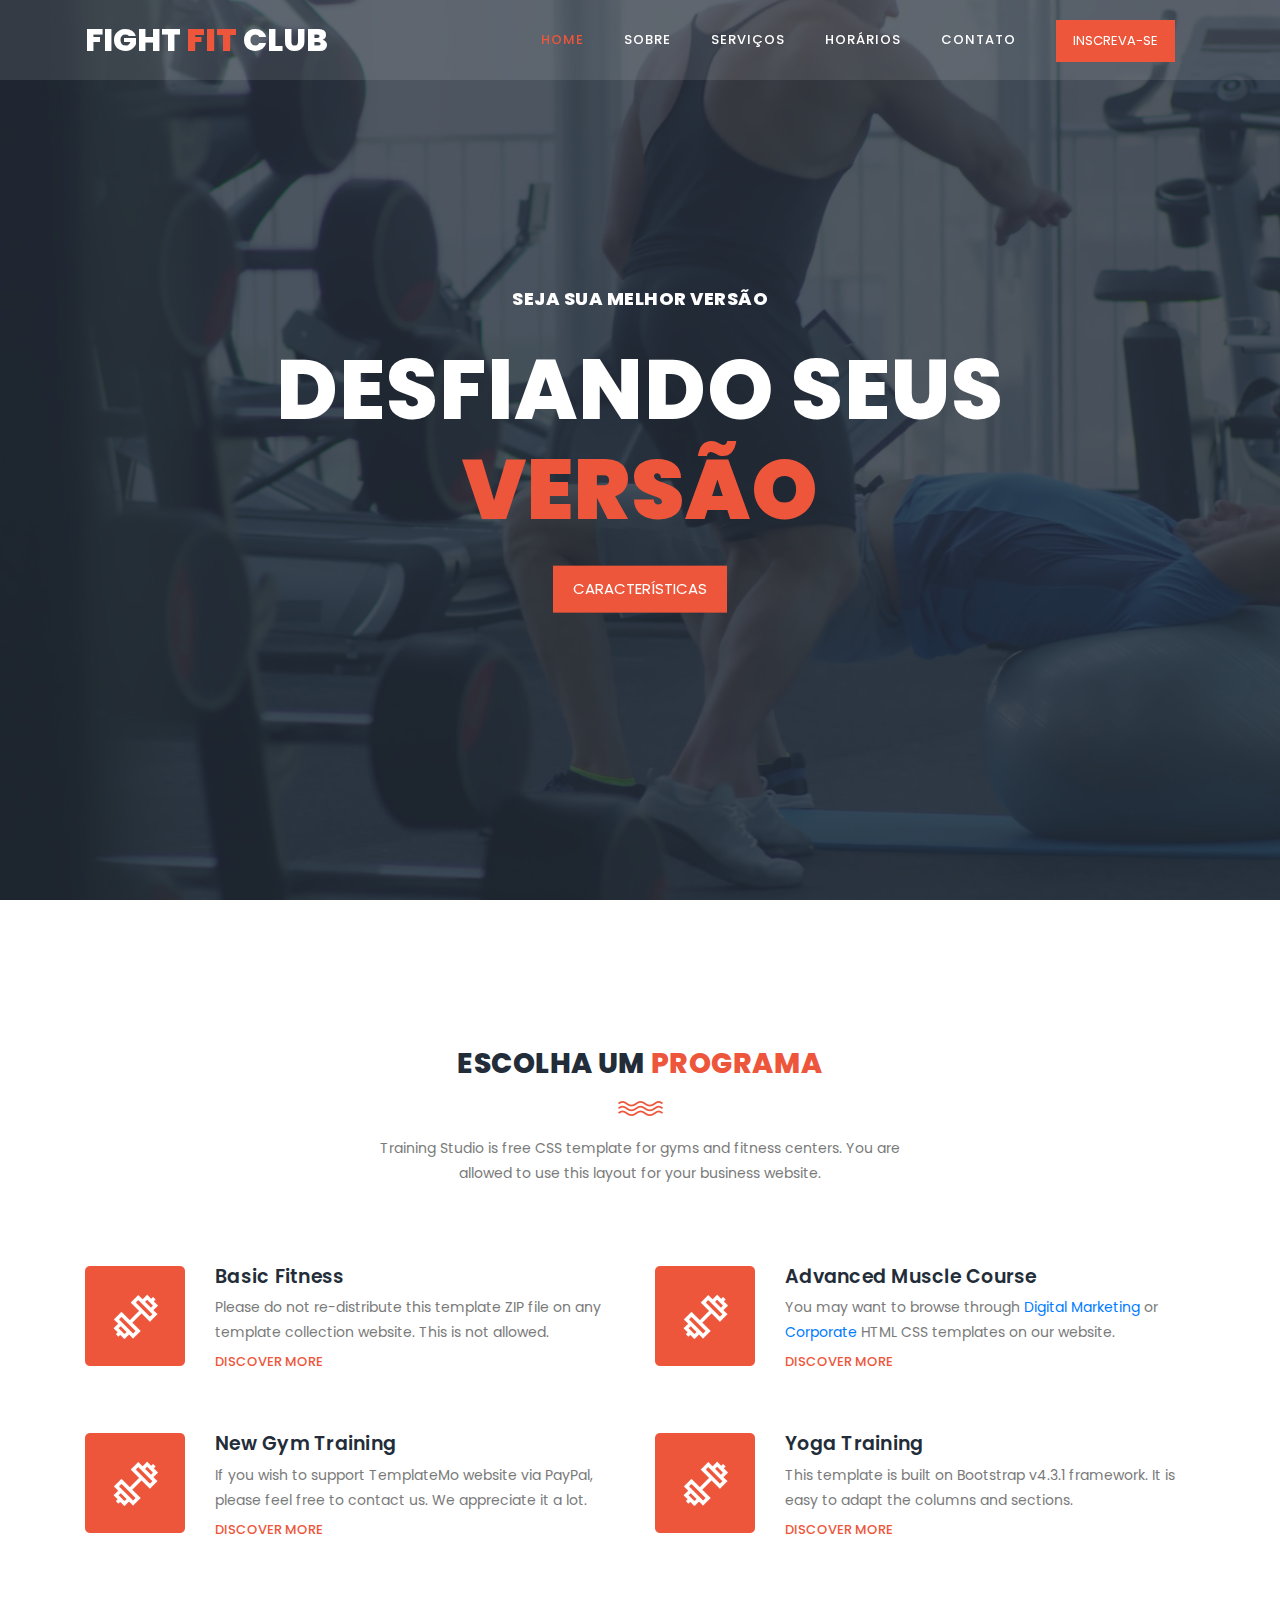
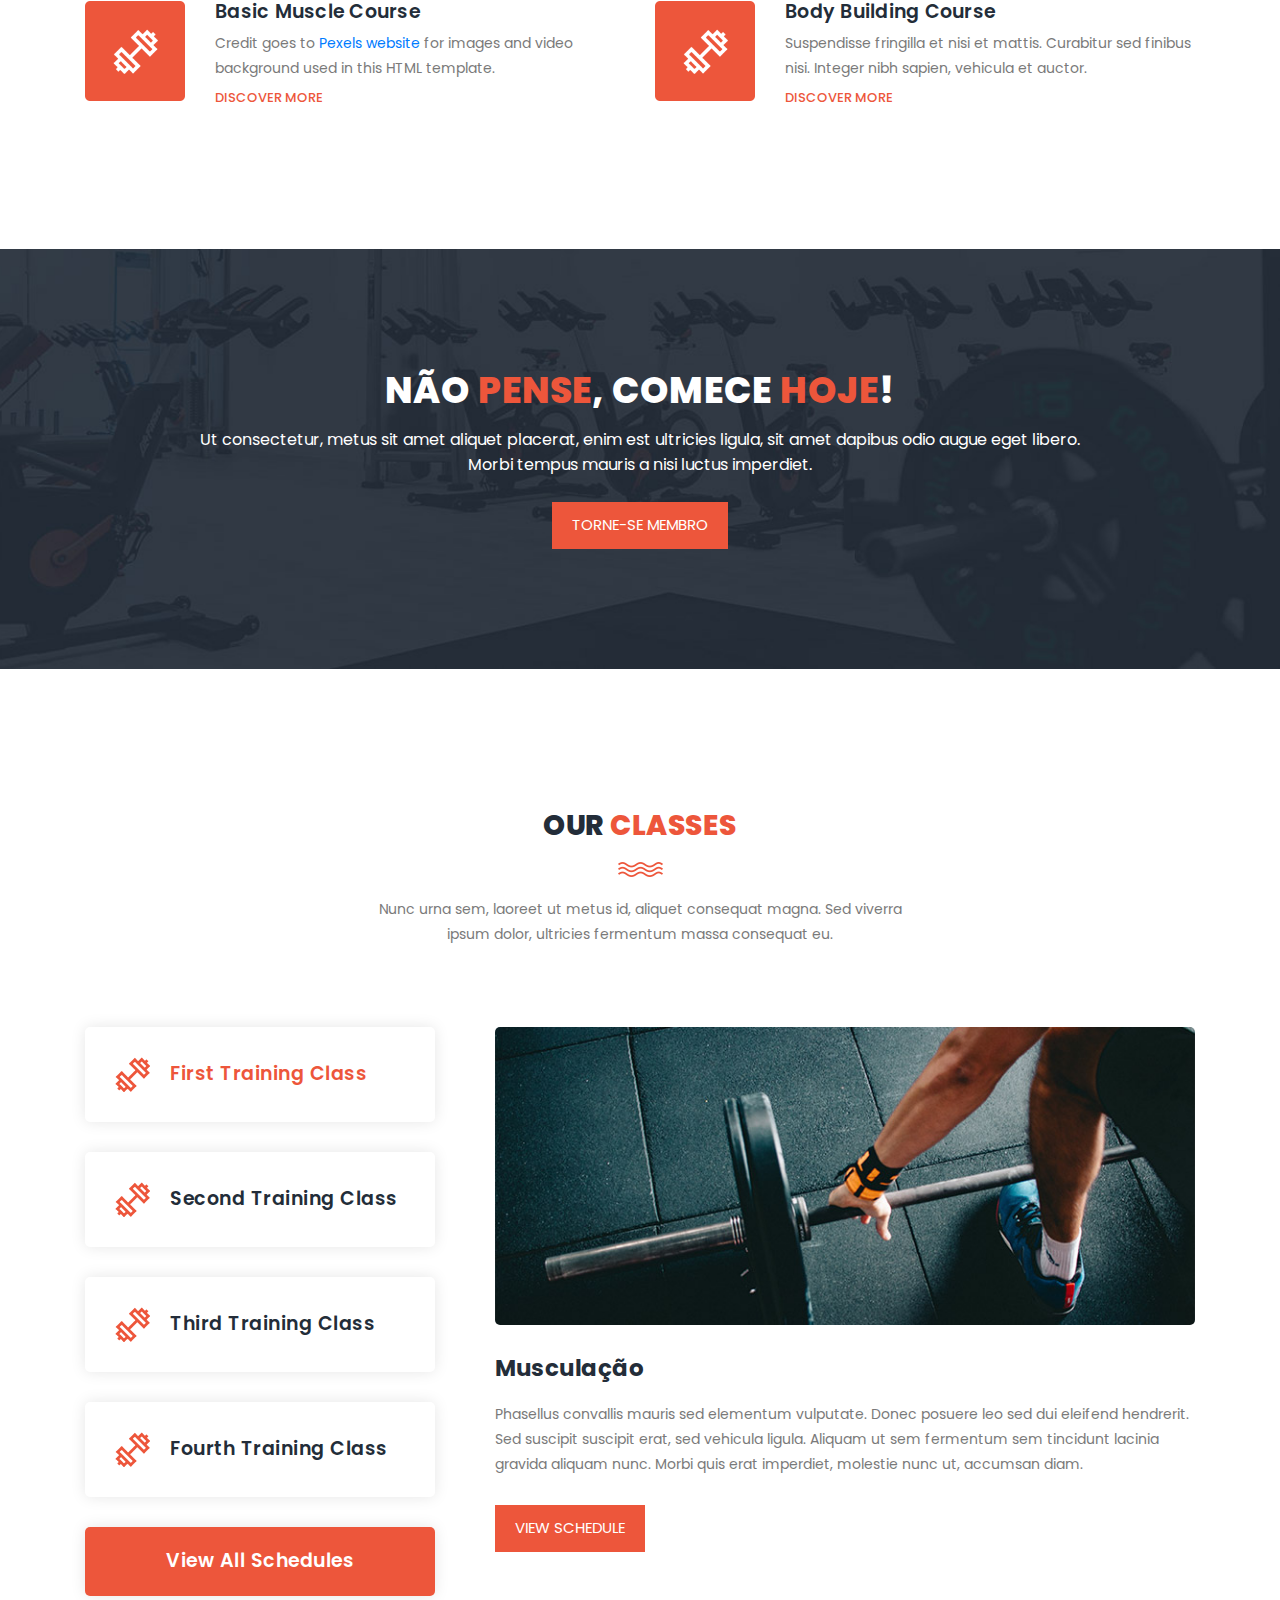
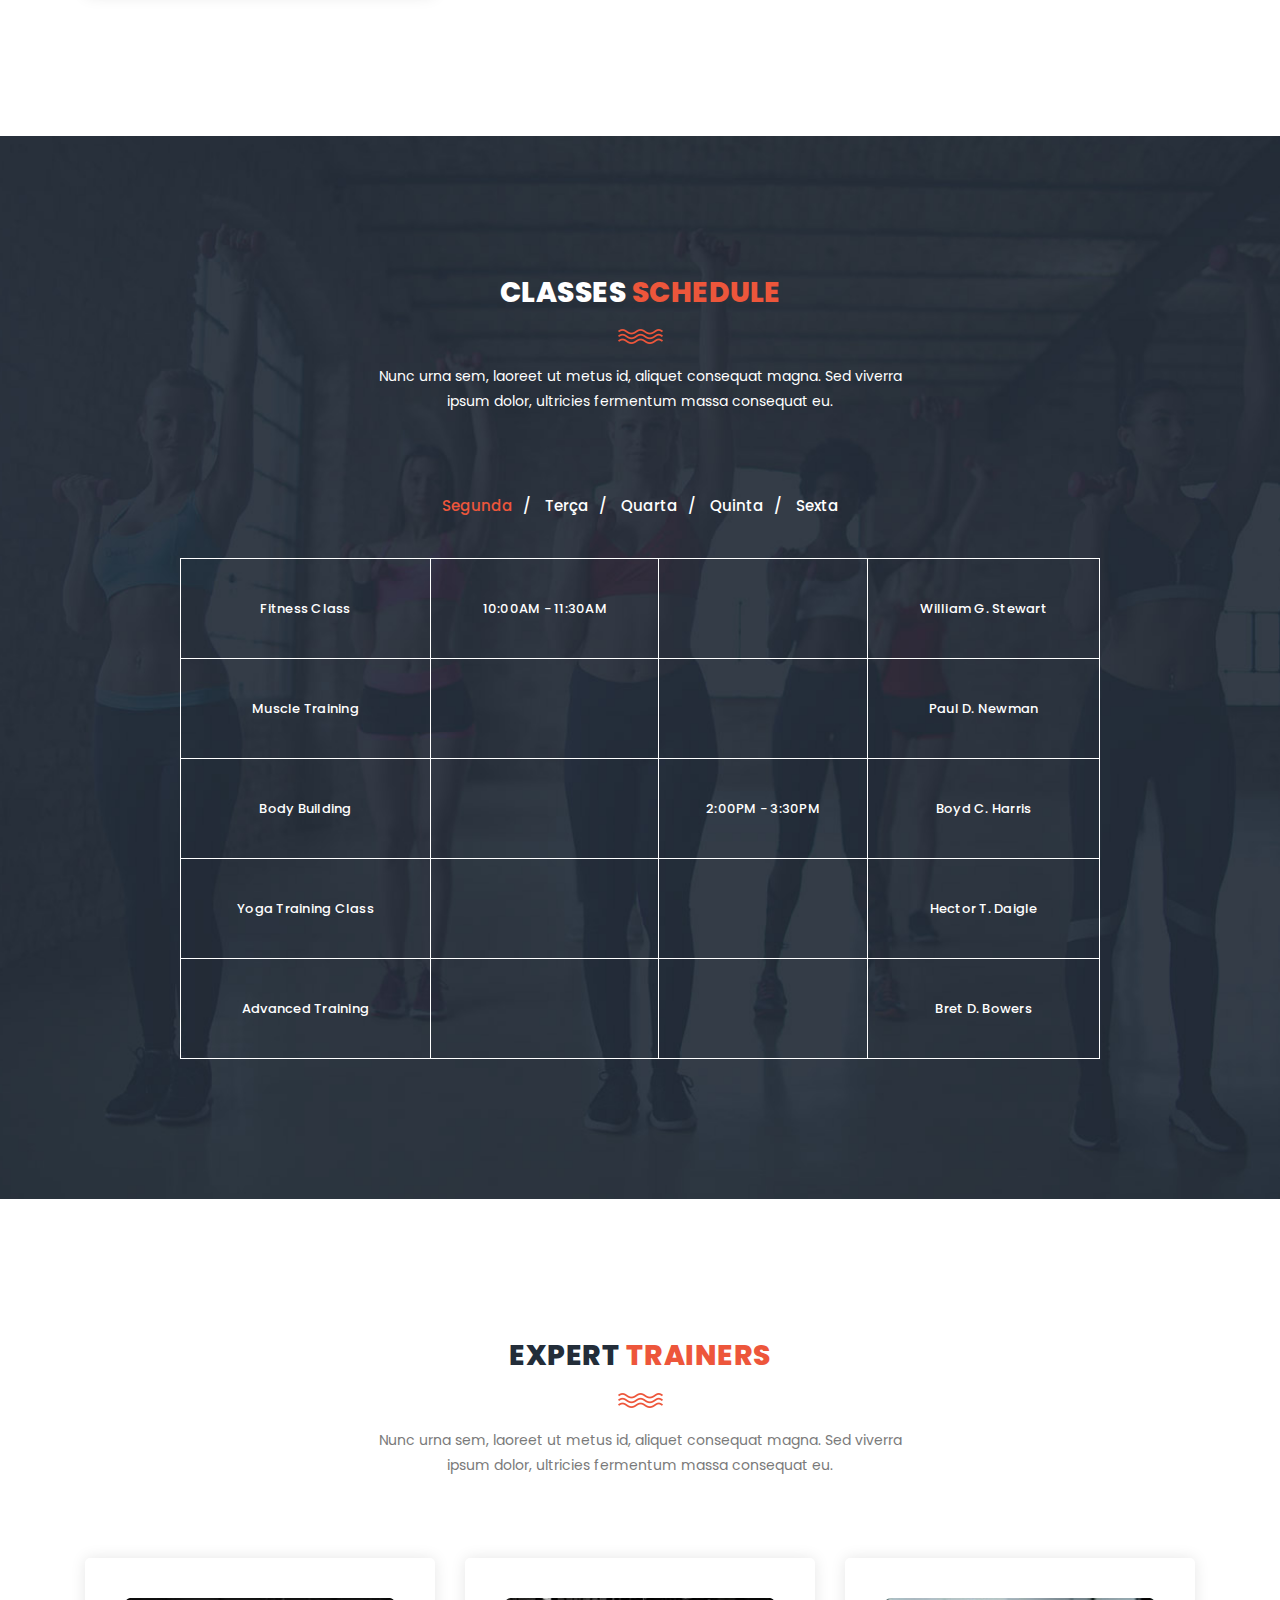
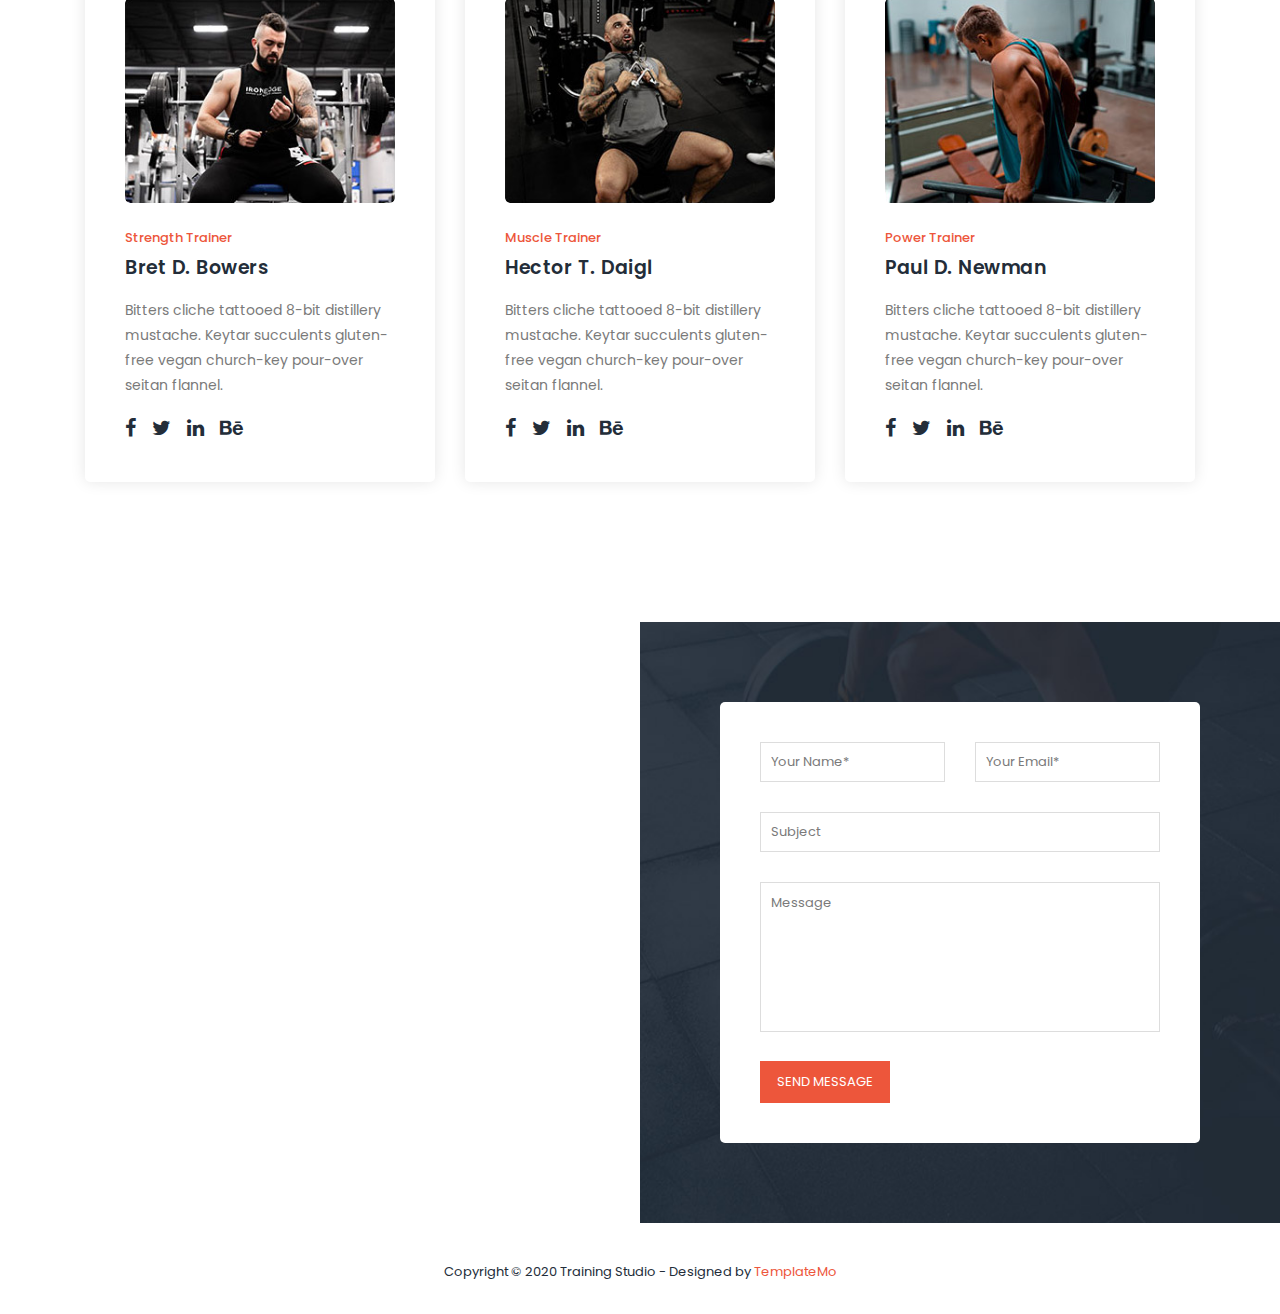
==== commit 79b68003: "commit" ====
--- a/gymfit-main/index.html
+++ b/gymfit-main/index.html
@@ -58,7 +58,7 @@
                             <li class="scroll-to-section"><a href="#our-classes">Serviços</a></li>
                             <li class="scroll-to-section"><a href="#schedule">Horários</a></li>
                             <li class="scroll-to-section"><a href="#contact-us">Contato</a></li> 
-                            <li class="main-button"><a href="#">Sign Up</a></li>
+                            <li class="main-button"><a href="https://api.whatsapp.com/send?phone=5521996702727&text=">Inscreva-se</a></li>
                         </ul>        
                         <a class='menu-trigger'>
                             <span>Menu</span>
@@ -80,9 +80,9 @@
         <div class="video-overlay header-text">
             <div class="caption">
                 <h6>Seja sua melhor versão</h6>
-                <h2>Seja sua melhor <em>versão</em></h2>
+                <h2>desfiando seus <em>versão</em></h2>
                 <div class="main-button scroll-to-section">
-                    <a href="#features">inscreva-se</a>
+                    <a href="#features">Características</a>
                 </div>
             </div>
         </div>
@@ -95,7 +95,7 @@
             <div class="row">
                 <div class="col-lg-6 offset-lg-3">
                     <div class="section-heading">
-                        <h2>Choose <em>Program</em></h2>
+                        <h2>Escolha um <em>Programa</em></h2>
                         <img src="assets/images/line-dec.png" alt="waves">
                         <p>Training Studio is free CSS template for gyms and fitness centers. You are allowed to use this layout for your business website.</p>
                     </div>
@@ -179,10 +179,10 @@
             <div class="row">
                 <div class="col-lg-10 offset-lg-1">
                     <div class="cta-content">
-                        <h2>Don’t <em>think</em>, begin <em>today</em>!</h2>
+                        <h2>Não <em>pense</em>, comece <em>hoje</em>!</h2>
                         <p>Ut consectetur, metus sit amet aliquet placerat, enim est ultricies ligula, sit amet dapibus odio augue eget libero. Morbi tempus mauris a nisi luctus imperdiet.</p>
                         <div class="main-button scroll-to-section">
-                            <a href="#our-classes">Become a member</a>
+                            <a href="#our-classes">Torne-se membro</a>
                         </div>
                     </div>
                 </div>
@@ -217,7 +217,7 @@
                 <section class='tabs-content'>
                   <article id='tabs-1'>
                     <img src="assets/images/training-image-01.jpg" alt="First Class">
-                    <h4>First Training Class</h4>
+                    <h4>Musculação</h4>
                     <p>Phasellus convallis mauris sed elementum vulputate. Donec posuere leo sed dui eleifend hendrerit. Sed suscipit suscipit erat, sed vehicula ligula. Aliquam ut sem fermentum sem tincidunt lacinia gravida aliquam nunc. Morbi quis erat imperdiet, molestie nunc ut, accumsan diam.</p>
                     <div class="main-button">
                         <a href="#">View Schedule</a>
@@ -269,11 +269,11 @@
                 <div class="col-lg-12">
                     <div class="filters">
                         <ul class="schedule-filter">
-                            <li class="active" data-tsfilter="monday">Monday</li>
-                            <li data-tsfilter="tuesday">Tuesday</li>
-                            <li data-tsfilter="wednesday">Wednesday</li>
-                            <li data-tsfilter="thursday">Thursday</li>
-                            <li data-tsfilter="friday">Friday</li>
+                            <li class="active" data-tsfilter="monday">Segunda</li>
+                            <li data-tsfilter="tuesday">Terça</li>
+                            <li data-tsfilter="wednesday">Quarta</li>
+                            <li data-tsfilter="thursday">Quinta</li>
+                            <li data-tsfilter="friday">Sexta</li>
                         </ul>
                     </div>
                 </div>
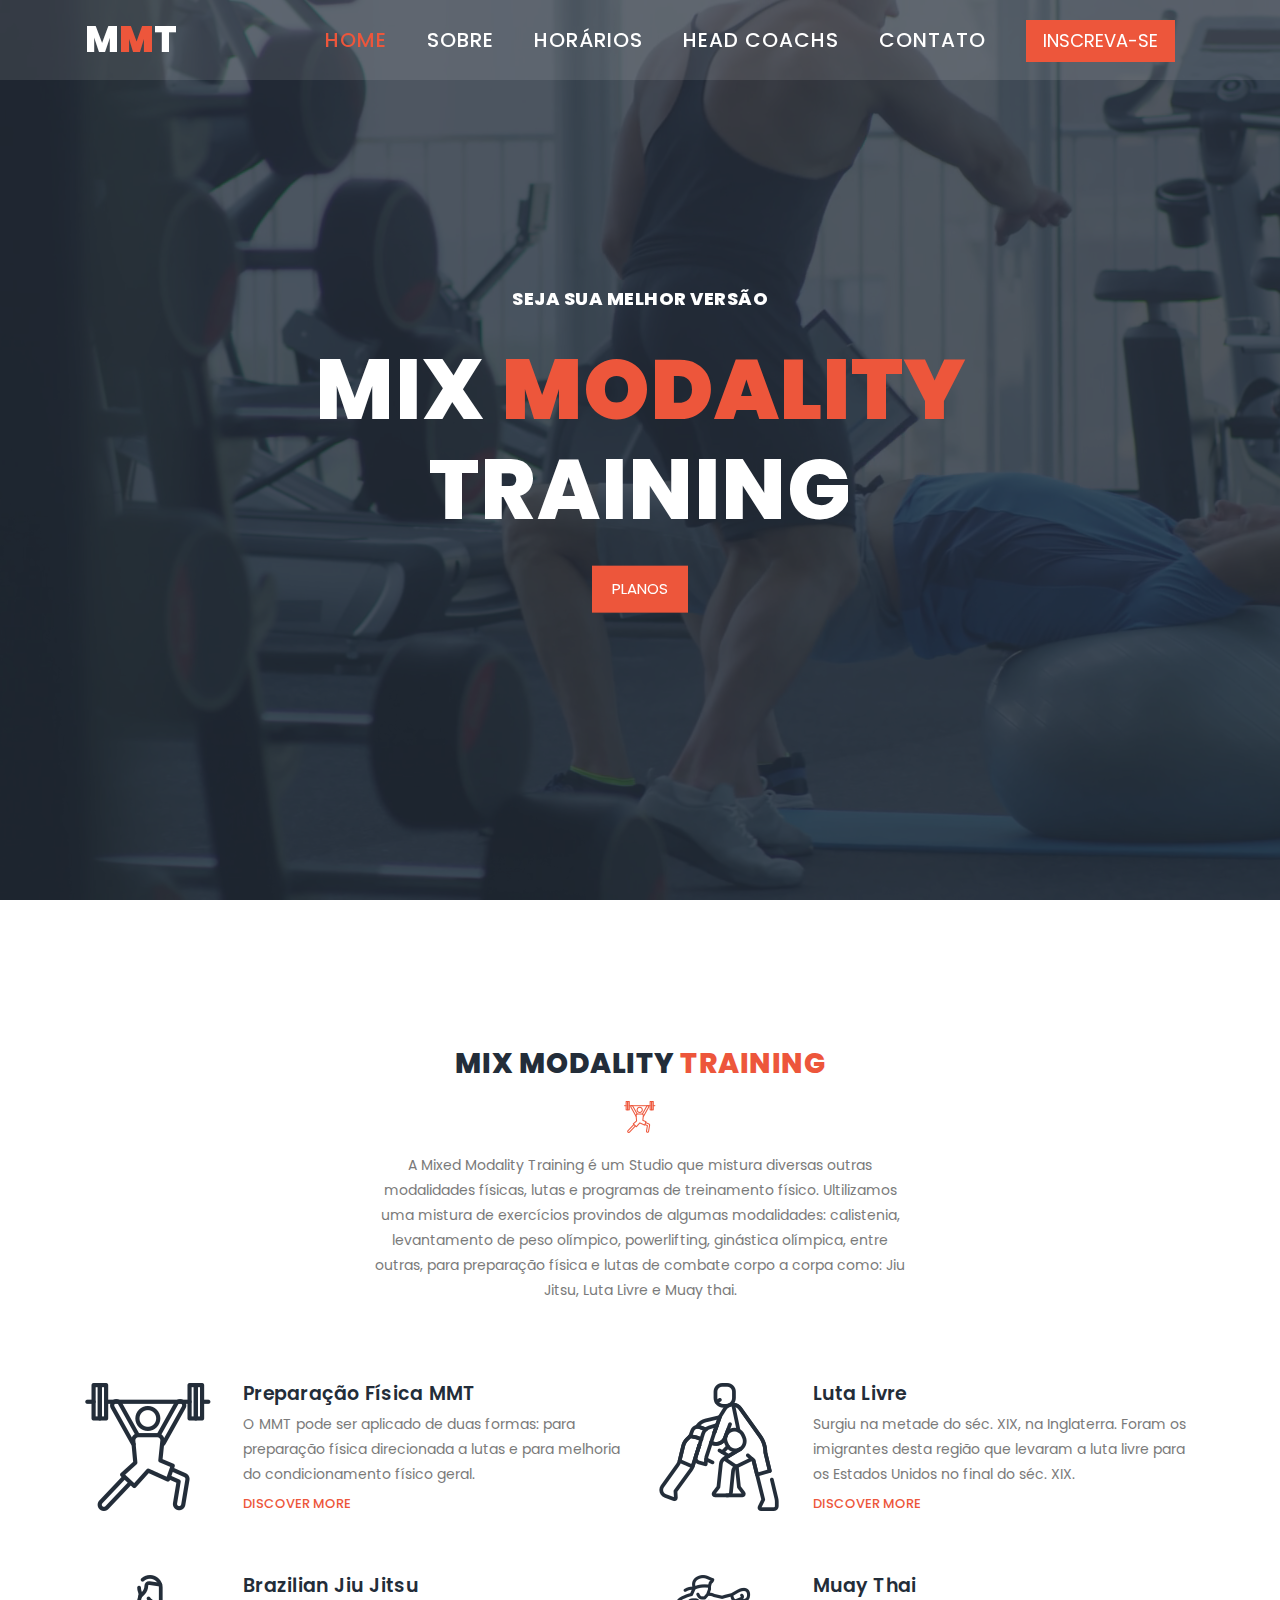
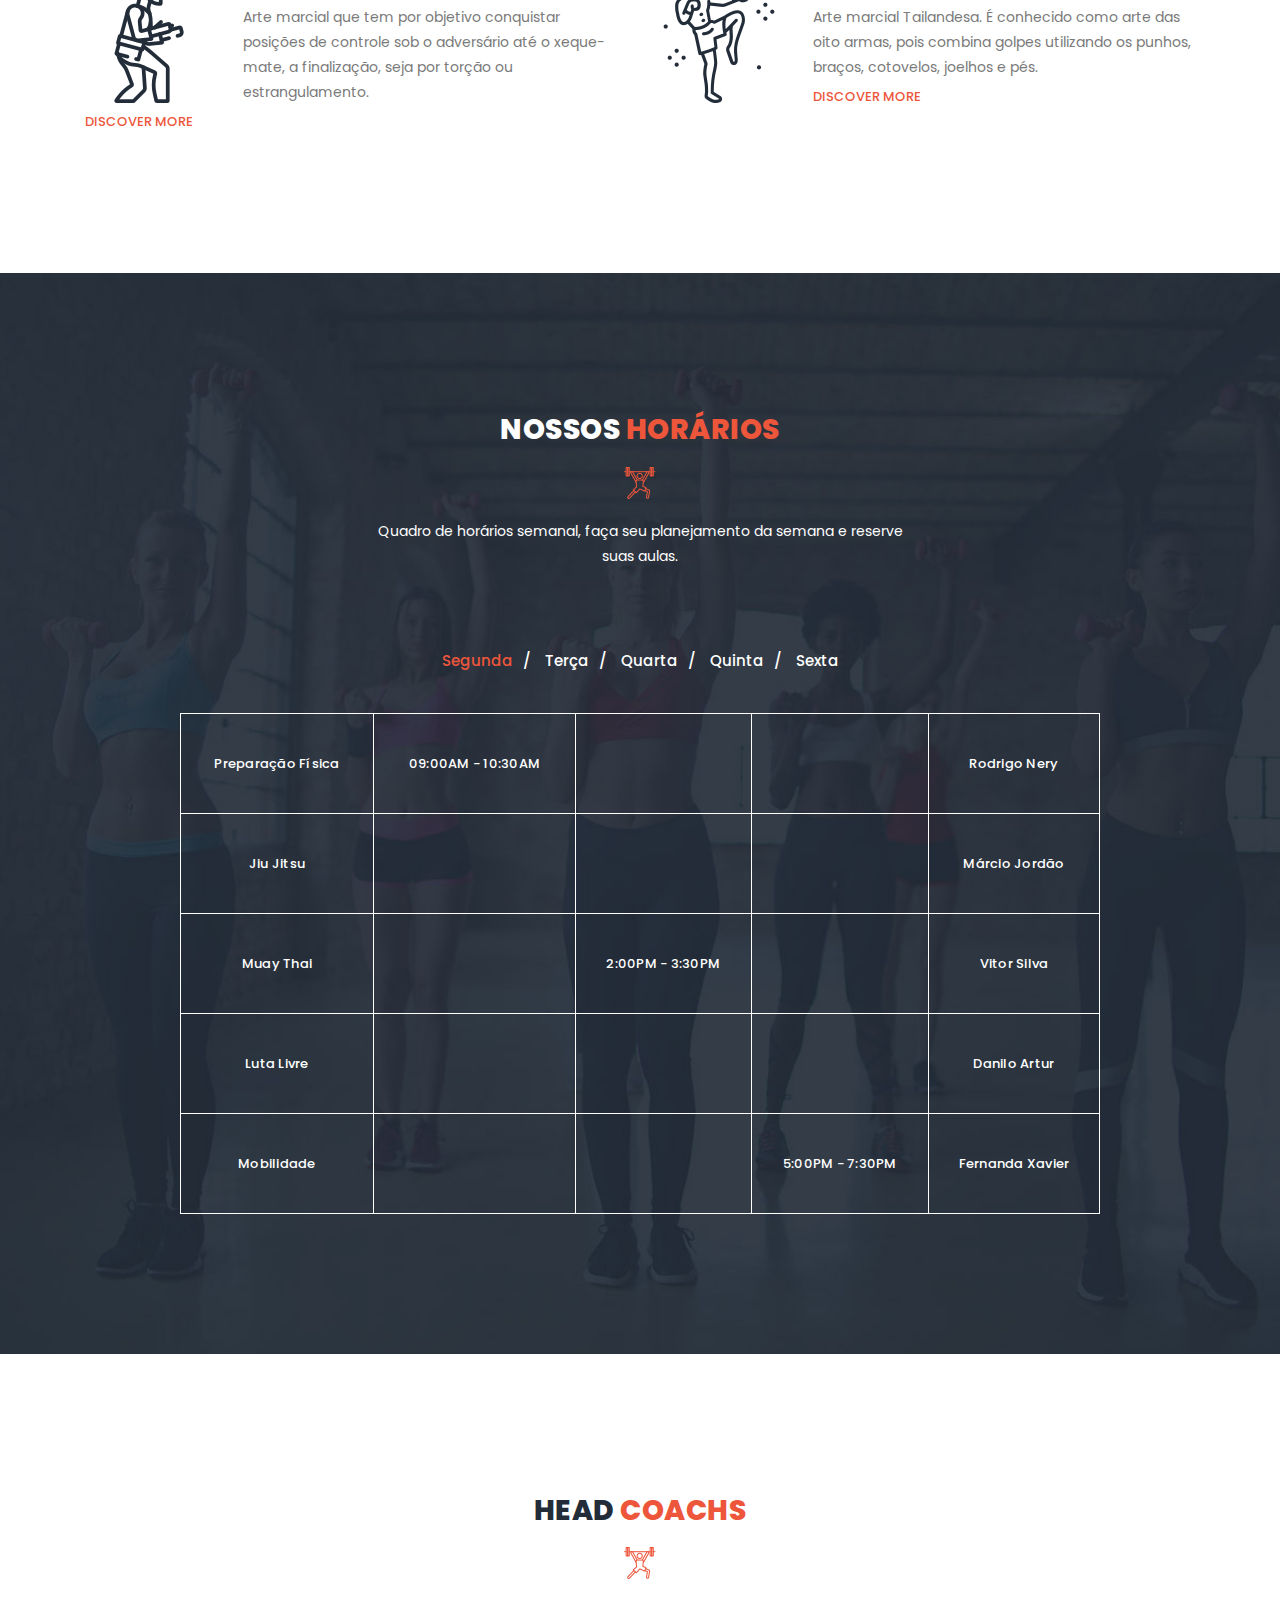
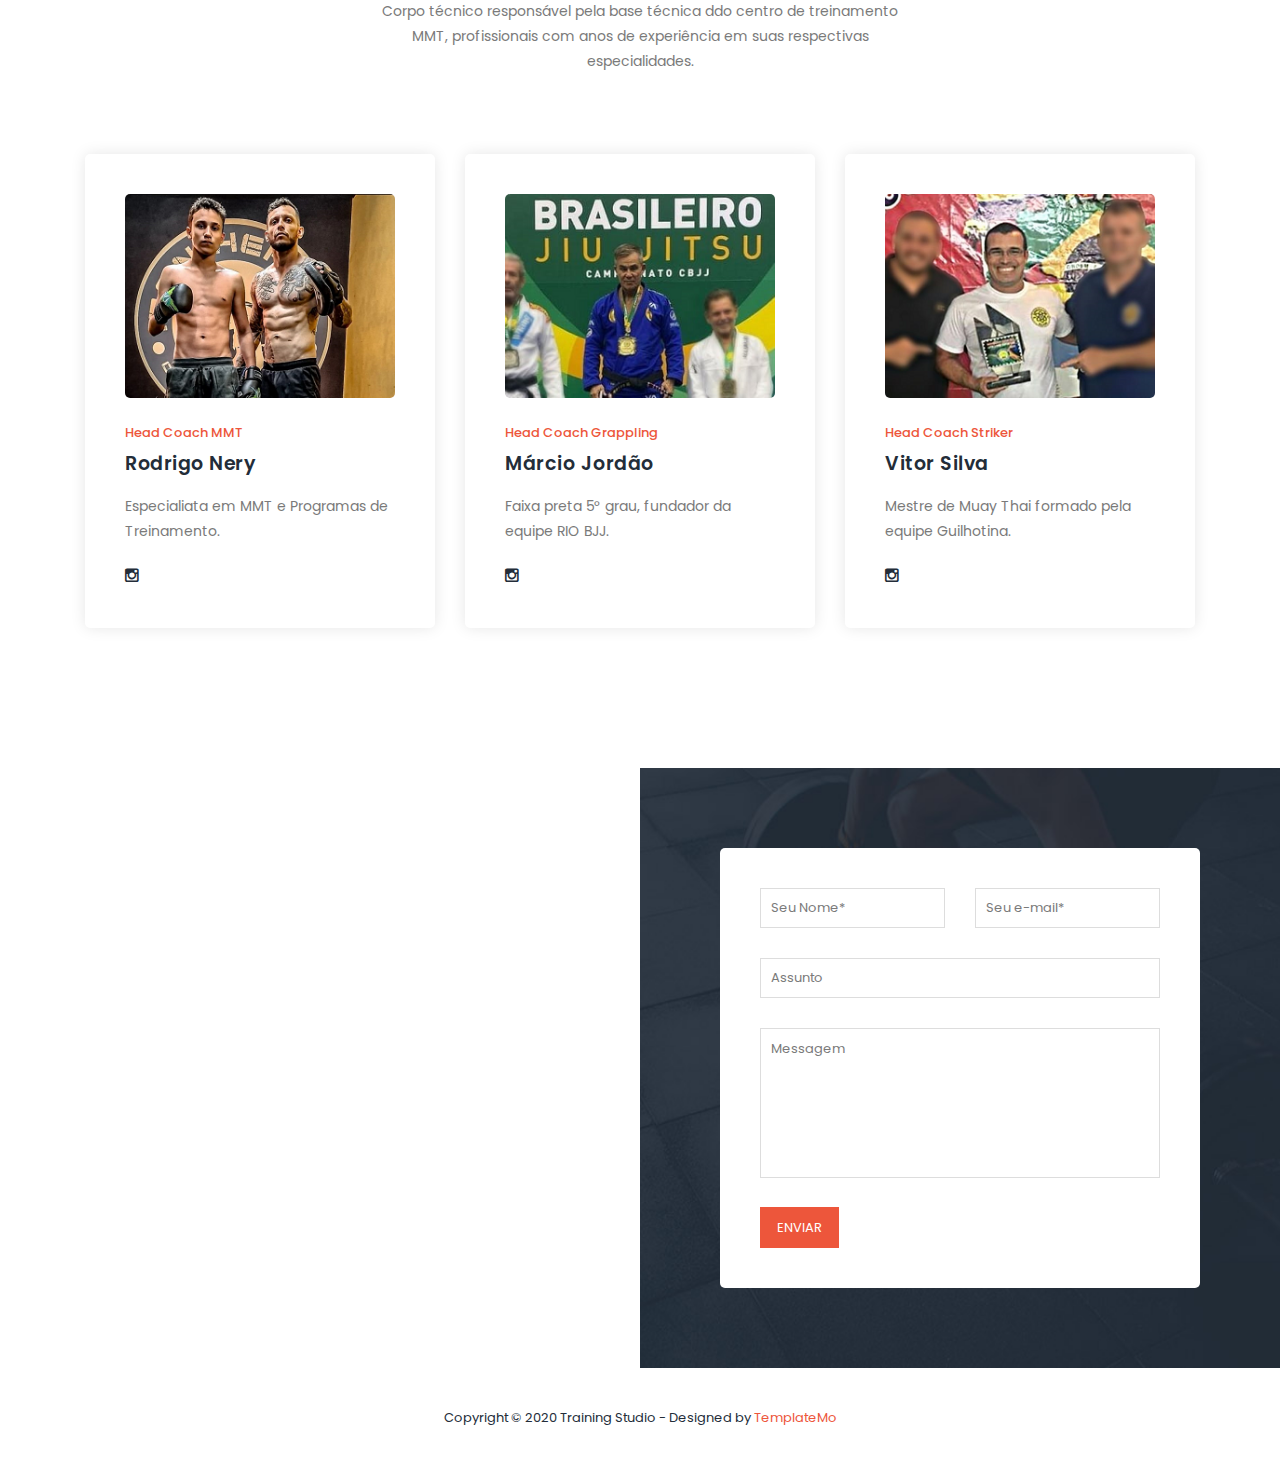
==== commit 5c3a00f8: "commit" ====
--- a/gymfit-main/index.html
+++ b/gymfit-main/index.html
@@ -9,7 +9,8 @@
     <meta name="author" content="">
     <link href="https://fonts.googleapis.com/css?family=Poppins:100,100i,200,200i,300,300i,400,400i,500,500i,600,600i,700,700i,800,800i,900,900i&display=swap" rel="stylesheet">
 
-    <title>Fit Fight Club</title>
+    <title>MMT</title>
+    <link rel="icon" type="image/x-icon" href="assets/images/line-dec.png" />
 <!--
 
 TemplateMo 548 Training Studio
@@ -49,16 +50,16 @@
                 <div class="col-12">
                     <nav class="main-nav">
                         <!-- ***** Logo Start ***** -->
-                        <a href="index.html" class="logo">Fight<em> Fit</em> Club</a>
+                        <a href="index.html" class="logo">M<em>M</em>T</a> 
                         <!-- ***** Logo End ***** -->
                         <!-- ***** Menu Start ***** -->
                         <ul class="nav">
                             <li class="scroll-to-section"><a href="#top" class="active">Home</a></li>
                             <li class="scroll-to-section"><a href="#features">Sobre</a></li>
-                            <li class="scroll-to-section"><a href="#our-classes">Serviços</a></li>
                             <li class="scroll-to-section"><a href="#schedule">Horários</a></li>
+                            <li class="scroll-to-section"><a href="#trainers">HEAD COACHS</a></li>
                             <li class="scroll-to-section"><a href="#contact-us">Contato</a></li> 
-                            <li class="main-button"><a href="https://api.whatsapp.com/send?phone=5521996702727&text=">Inscreva-se</a></li>
+                            <li class="main-button"><a href="https://api.whatsapp.com/send?phone=5521996702727&text="target="_blank">Inscreva-se </a></li>
                         </ul>        
                         <a class='menu-trigger'>
                             <span>Menu</span>
@@ -80,9 +81,9 @@
         <div class="video-overlay header-text">
             <div class="caption">
                 <h6>Seja sua melhor versão</h6>
-                <h2>desfiando seus <em>versão</em></h2>
+                <h2>MIX <em>MODALITY</em> TRAINING</h2>
                 <div class="main-button scroll-to-section">
-                    <a href="#features">Características</a>
+                    <a href="https://api.whatsapp.com/send?phone=5521996702727" target="_blank">Planos</a>
                 </div>
             </div>
         </div>
@@ -95,34 +96,34 @@
             <div class="row">
                 <div class="col-lg-6 offset-lg-3">
                     <div class="section-heading">
-                        <h2>Escolha um <em>Programa</em></h2>
+                        <h2>Mix Modality <em>Training</em></h2>
                         <img src="assets/images/line-dec.png" alt="waves">
-                        <p>Training Studio is free CSS template for gyms and fitness centers. You are allowed to use this layout for your business website.</p>
+                        <p>A Mixed Modality Training é um Studio que mistura diversas outras modalidades físicas, lutas e programas de treinamento físico. Ultilizamos uma mistura de exercícios provindos de algumas modalidades: calistenia, levantamento de peso olímpico, powerlifting, ginástica olímpica, entre outras, para preparação física e lutas de combate corpo a corpa como: Jiu Jitsu, Luta Livre e Muay thai.</p>
                     </div>
                 </div>
                 <div class="col-lg-6">
                     <ul class="features-items">
                         <li class="feature-item">
                             <div class="left-icon">
-                                <img src="assets/images/features-first-icon.png" alt="First One">
-                            </div>
-                            <div class="right-content">
-                                <h4>Basic Fitness</h4>
-                                <p>Please do not re-distribute this template ZIP file on any template collection website. This is not allowed.</p>
+                                <img src="assets/images/features-first-icon-mmt.png" alt="First One">
+                            </div>
+                            <div class="right-content">
+                                <h4>Preparação Física MMT</h4>
+                                <p>O MMT pode ser aplicado de duas formas: para preparação física direcionada a lutas e para melhoria do condicionamento físico geral.</p>
                                 <a href="#" class="text-button">Discover More</a>
                             </div>
                         </li>
                         <li class="feature-item">
                             <div class="left-icon">
-                                <img src="assets/images/features-first-icon.png" alt="second one">
-                            </div>
-                            <div class="right-content">
-                                <h4>New Gym Training</h4>
-                                <p>If you wish to support TemplateMo website via PayPal, please feel free to contact us. We appreciate it a lot.</p>
-                                <a href="#" class="text-button">Discover More</a>
-                            </div>
-                        </li>
-                        <li class="feature-item">
+                                <img src="assets/images/features-first-icon-jj.png" alt="second one">
+                            </div>
+                            <div class="right-content">
+                                <h4>Brazilian Jiu Jitsu</h4>
+                                <p>Arte marcial que tem por objetivo conquistar posições de controle sob o adversário até o xeque-mate, a finalização, seja por torção ou estrangulamento.</p>
+                                <a href="#" class="text-button">Discover More</a>
+                            </div>
+                        </li>
+                        <!--<li class="feature-item">
                             <div class="left-icon">
                                 <img src="assets/images/features-first-icon.png" alt="third gym training">
                             </div>
@@ -130,7 +131,7 @@
                                 <h4>Basic Muscle Course</h4>
                                 <p>Credit goes to <a rel="nofollow" href="https://www.pexels.com" target="_blank">Pexels website</a> for images and video background used in this HTML template.</p>
                                 <a href="#" class="text-button">Discover More</a>
-                            </div>
+                            </div>-->
                         </li>
                     </ul>
                 </div>
@@ -138,25 +139,25 @@
                     <ul class="features-items">
                         <li class="feature-item">
                             <div class="left-icon">
-                                <img src="assets/images/features-first-icon.png" alt="fourth muscle">
-                            </div>
-                            <div class="right-content">
-                                <h4>Advanced Muscle Course</h4>
-                                <p>You may want to browse through <a rel="nofollow" href="https://templatemo.com/tag/digital-marketing" target="_parent">Digital Marketing</a> or <a href="https://templatemo.com/tag/corporate">Corporate</a> HTML CSS templates on our website.</p>
+                                <img src="assets/images/features-first-icon-ll.png" alt="fourth muscle">
+                            </div>
+                            <div class="right-content">
+                                <h4>Luta Livre</h4>
+                                <p>Surgiu na metade do séc. XIX, na Inglaterra. Foram os imigrantes desta região que levaram a luta livre para os Estados Unidos no final do séc. XIX.</p>
                                 <a href="#" class="text-button">Discover More</a>
                             </div>
                         </li>
                         <li class="feature-item">
                             <div class="left-icon">
-                                <img src="assets/images/features-first-icon.png" alt="training fifth">
-                            </div>
-                            <div class="right-content">
-                                <h4>Yoga Training</h4>
-                                <p>This template is built on Bootstrap v4.3.1 framework. It is easy to adapt the columns and sections.</p>
-                                <a href="#" class="text-button">Discover More</a>
-                            </div>
-                        </li>
-                        <li class="feature-item">
+                                <img src="assets/images/features-first-icon-mt.png" alt="training fifth">
+                            </div>
+                            <div class="right-content">
+                                <h4>Muay Thai</h4>
+                                <p>Arte marcial Tailandesa. É conhecido como arte das oito armas, pois combina golpes utilizando os punhos, braços, cotovelos, joelhos e pés.</p>
+                                <a href="#" class="text-button">Discover More</a>
+                            </div>
+                        </li>
+                        <!--<li class="feature-item">
                             <div class="left-icon">
                                 <img src="assets/images/features-first-icon.png" alt="gym training">
                             </div>
@@ -164,7 +165,7 @@
                                 <h4>Body Building Course</h4>
                                 <p>Suspendisse fringilla et nisi et mattis. Curabitur sed finibus nisi. Integer nibh sapien, vehicula et auctor.</p>
                                 <a href="#" class="text-button">Discover More</a>
-                            </div>
+                            </div>-->
                         </li>
                     </ul>
                 </div>
@@ -174,7 +175,7 @@
     <!-- ***** Features Item End ***** -->
 
     <!-- ***** Call to Action Start ***** -->
-    <section class="section" id="call-to-action">
+    <!--<section class="section" id="call-to-action">
         <div class="container">
             <div class="row">
                 <div class="col-lg-10 offset-lg-1">
@@ -189,9 +190,9 @@
             </div>
         </div>
     </section>
-    <!-- ***** Call to Action End ***** -->
-
-    <!-- ***** Our Classes Start ***** -->
+     ***** Call to Action End ***** 
+
+    ***** Our Classes Start ***** 
     <section class="section" id="our-classes">
         <div class="container">
             <div class="row">
@@ -252,16 +253,16 @@
             </div>
         </div>
     </section>
-    <!-- ***** Our Classes End ***** -->
+     ***** Our Classes End ***** -->
     
     <section class="section" id="schedule">
         <div class="container">
             <div class="row">
                 <div class="col-lg-6 offset-lg-3">
                     <div class="section-heading dark-bg">
-                        <h2>Classes <em>Schedule</em></h2>
+                        <h2>Nossos <em>Horários</em></h2>
                         <img src="assets/images/line-dec.png" alt="">
-                        <p>Nunc urna sem, laoreet ut metus id, aliquet consequat magna. Sed viverra ipsum dolor, ultricies fermentum massa consequat eu.</p>
+                        <p>Quadro de horários semanal, faça seu planejamento da semana e reserve suas aulas.</p>
                     </div>
                 </div>
             </div>
@@ -282,34 +283,39 @@
                         <table>
                             <tbody>
                                 <tr>
-                                    <td class="day-time">Fitness Class</td>
-                                    <td class="monday ts-item show" data-tsmeta="monday">10:00AM - 11:30AM</td>
+                                    <td class="day-time">Preparação Física</td>
+                                    <td class="monday ts-item show" data-tsmeta="monday">09:00AM - 10:30AM</td>
                                     <td class="tuesday ts-item" data-tsmeta="tuesday">2:00PM - 3:30PM</td>
-                                    <td>William G. Stewart</td>
+                                    <td class="tuesday ts-item" data-tsmeta="tuesday">6:00PM - 7:30PM</td>
+                                    <td>Rodrigo Nery</td>
                                 </tr>
                                 <tr>
-                                    <td class="day-time">Muscle Training</td>
+                                    <td class="day-time">Jiu Jitsu</td>
                                     <td class="friday ts-item" data-tsmeta="friday">10:00AM - 11:30AM</td>
                                     <td class="thursday friday ts-item" data-tsmeta="thursday" data-tsmeta="friday">2:00PM - 3:30PM</td>
-                                    <td>Paul D. Newman</td>
+                                    <td class="tuesday ts-item" data-tsmeta="tuesday">4:00PM - 5:30PM</td>
+                                    <td>Márcio Jordão</td>
                                 </tr>
                                 <tr>
-                                    <td class="day-time">Body Building</td>
+                                    <td class="day-time">Muay Thai</td>
                                     <td class="tuesday ts-item" data-tsmeta="tuesday">10:00AM - 11:30AM</td>
                                     <td class="monday ts-item show" data-tsmeta="monday">2:00PM - 3:30PM</td>
-                                    <td>Boyd C. Harris</td>
+                                    <td class="tuesday ts-item" data-tsmeta="tuesday">6:00PM - 7:30PM</td>
+                                    <td>Vitor Silva</td>
                                 </tr>
                                 <tr>
-                                    <td class="day-time">Yoga Training Class</td>
+                                    <td class="day-time">Luta Livre</td>
                                     <td class="wednesday ts-item" data-tsmeta="wednesday">10:00AM - 11:30AM</td>
                                     <td class="friday ts-item" data-tsmeta="friday">2:00PM - 3:30PM</td>
-                                    <td>Hector T. Daigle</td>
+                                    <td class="tuesday ts-item" data-tsmeta="tuesday">2:00PM - 3:30PM</td>
+                                    <td>Danilo Artur</td>
                                 </tr>
                                 <tr>
-                                    <td class="day-time">Advanced Training</td>
-                                    <td class="thursday ts-item" data-tsmeta="thursday">10:00AM - 11:30AM</td>
+                                    <td class="day-time">Mobilidade</td>
                                     <td class="wednesday ts-item" data-tsmeta="wednesday">2:00PM - 3:30PM</td>
-                                    <td>Bret D. Bowers</td>
+                                    <td class="tuesday ts-item" data-tsmeta="tuesday">2:00PM - 3:30PM</td>
+                                    <td class="monday ts-item show" data-tsmeta="monday">5:00PM - 7:30PM</td>
+                                    <td>Fernanda Xavier</td>
                                 </tr>
                             </tbody>
                         </table>
@@ -325,9 +331,9 @@
             <div class="row">
                 <div class="col-lg-6 offset-lg-3">
                     <div class="section-heading">
-                        <h2>Expert <em>Trainers</em></h2>
+                        <h2>HEAD <em>COACHS</em></h2>
                         <img src="assets/images/line-dec.png" alt="">
-                        <p>Nunc urna sem, laoreet ut metus id, aliquet consequat magna. Sed viverra ipsum dolor, ultricies fermentum massa consequat eu.</p>
+                        <p>Corpo técnico responsável pela base técnica ddo centro de treinamento MMT, profissionais com anos de experiência em suas respectivas especialidades.</p>
                     </div>
                 </div>
             </div>
@@ -335,17 +341,17 @@
                 <div class="col-lg-4">
                     <div class="trainer-item">
                         <div class="image-thumb">
-                            <img src="assets/images/first-trainer.jpg" alt="">
+                            <img src="assets/images/first-trainer.png" alt="">
                         </div>
                         <div class="down-content">
-                            <span>Strength Trainer</span>
-                            <h4>Bret D. Bowers</h4>
-                            <p>Bitters cliche tattooed 8-bit distillery mustache. Keytar succulents gluten-free vegan church-key pour-over seitan flannel.</p>
+                            <span>Head Coach MMT</span>
+                            <h4>Rodrigo Nery</h4>
+                            <p>Especialiata em MMT e Programas de Treinamento.</p>
                             <ul class="social-icons">
-                                <li><a href="#"><i class="fa fa-facebook"></i></a></li>
-                                <li><a href="#"><i class="fa fa-twitter"></i></a></li>
+                                <li><a href="https://www.instagram.com/coachrodrigonery?igshid=ZDdkNTZiNTM=" target="_blank"><i class="fa fa-instagram"></i></a></li>
+                                <!--<li><a href="#"><i class="fa fa-twitter"></i></a></li>
                                 <li><a href="#"><i class="fa fa-linkedin"></i></a></li>
-                                <li><a href="#"><i class="fa fa-behance"></i></a></li>
+                                <li><a href="#"><i class="fa fa-behance"></i></a></li>-->
                             </ul>
                         </div>
                     </div>
@@ -353,17 +359,17 @@
                 <div class="col-lg-4">
                     <div class="trainer-item">
                         <div class="image-thumb">
-                            <img src="assets/images/second-trainer.jpg" alt="">
+                            <img src="assets/images/second-trainer.png" alt="">
                         </div>
                         <div class="down-content">
-                            <span>Muscle Trainer</span>
-                            <h4>Hector T. Daigl</h4>
-                            <p>Bitters cliche tattooed 8-bit distillery mustache. Keytar succulents gluten-free vegan church-key pour-over seitan flannel.</p>
+                            <span>Head Coach Grappling</span>
+                            <h4>Márcio Jordão</h4>
+                            <p>Faixa preta 5° grau, fundador da equipe RIO BJJ.</p>
                             <ul class="social-icons">
-                                <li><a href="#"><i class="fa fa-facebook"></i></a></li>
-                                <li><a href="#"><i class="fa fa-twitter"></i></a></li>
+                                <li><a href="https://instagram.com/marciomestre?igshid=MzRlODBiNWFlZA==" target="_blank"><i class="fa fa-instagram"></i></a></li>
+                                <!--<li><a href="#"><i class="fa fa-twitter"></i></a></li>
                                 <li><a href="#"><i class="fa fa-linkedin"></i></a></li>
-                                <li><a href="#"><i class="fa fa-behance"></i></a></li>
+                                <li><a href="#"><i class="fa fa-behance"></i></a></li>-->
                             </ul>
                         </div>
                     </div>
@@ -371,17 +377,17 @@
                 <div class="col-lg-4">
                     <div class="trainer-item">
                         <div class="image-thumb">
-                            <img src="assets/images/third-trainer.jpg" alt="">
+                            <img src="assets/images/third-trainer.png" alt="">
                         </div>
                         <div class="down-content">
-                            <span>Power Trainer</span>
-                            <h4>Paul D. Newman</h4>
-                            <p>Bitters cliche tattooed 8-bit distillery mustache. Keytar succulents gluten-free vegan church-key pour-over seitan flannel.</p>
+                            <span>Head Coach Striker</span>
+                            <h4>Vitor Silva</h4>
+                            <p>Mestre de Muay Thai formado pela equipe Guilhotina.</p>
                             <ul class="social-icons">
-                                <li><a href="#"><i class="fa fa-facebook"></i></a></li>
-                                <li><a href="#"><i class="fa fa-twitter"></i></a></li>
+                                <li><a href="https://instagram.com/vitorlutalivre?igshid=MzRlODBiNWFlZA==" target="_blank"><i class="fa fa-instagram"></i></a></li>
+                                <!--<li><a href="#"><i class="fa fa-twitter"></i></a></li>
                                 <li><a href="#"><i class="fa fa-linkedin"></i></a></li>
-                                <li><a href="#"><i class="fa fa-behance"></i></a></li>
+                                <li><a href="#"><i class="fa fa-behance"></i></a></li>-->
                             </ul>
                         </div>
                     </div>
@@ -397,7 +403,7 @@
             <div class="row">
                 <div class="col-lg-6 col-md-6 col-xs-12">
                     <div id="map">
-                      <iframe src="https://maps.google.com/maps?q=Av.+L%C3%BAcio+Costa,+Rio+de+Janeiro+-+RJ,+Brazil&t=&z=13&ie=UTF8&iwloc=&output=embed" width="100%" height="600px" frameborder="0" style="border:0" allowfullscreen></iframe>
+                      <iframe src="https://www.google.com/maps/embed?pb=!1m18!1m12!1m3!1d3675.7642214632656!2d-43.484742924658505!3d-22.885166637098738!2m3!1f0!2f0!3f0!3m2!1i1024!2i768!4f13.1!3m3!1m2!1s0x9bdfd8c437adad%3A0xfc5f767fd22d69!2sR.%20Santa%20M%C3%A1rcia%2C%20335%20-%20Senador%20Camar%C3%A1%2C%20Rio%20de%20Janeiro%20-%20RJ%2C%2021831-130!5e0!3m2!1spt-BR!2sbr!4v1685235189790!5m2!1spt-BR!2sbr" width="100%" height="600px" frameborder="0" style="border:0" allowfullscreen></iframe>
                     </div>
                 </div>
                 <div class="col-lg-6 col-md-6 col-xs-12">
@@ -406,27 +412,27 @@
                           <div class="row">
                             <div class="col-md-6 col-sm-12">
                               <fieldset>
-                                <input name="name" type="text" id="name" placeholder="Your Name*" required="">
+                                <input name="name" type="text" id="name" placeholder="Seu Nome*" required="">
                               </fieldset>
                             </div>
                             <div class="col-md-6 col-sm-12">
                               <fieldset>
-                                <input name="email" type="text" id="email" pattern="[^ @]*@[^ @]*" placeholder="Your Email*" required="">
+                                <input name="email" type="text" id="email" pattern="[^ @]*@[^ @]*" placeholder="Seu e-mail*" required="">
                               </fieldset>
                             </div>
                             <div class="col-md-12 col-sm-12">
                               <fieldset>
-                                <input name="subject" type="text" id="subject" placeholder="Subject">
+                                <input name="subject" type="text" id="subject" placeholder="Assunto">
                               </fieldset>
                             </div>
                             <div class="col-lg-12">
                               <fieldset>
-                                <textarea name="message" rows="6" id="message" placeholder="Message" required=""></textarea>
+                                <textarea name="message" rows="6" id="message" placeholder="Messagem" required=""></textarea>
                               </fieldset>
                             </div>
                             <div class="col-lg-12">
                               <fieldset>
-                                <button type="submit" id="form-submit" class="main-button">Send Message</button>
+                                <button type="submit" id="form-submit" class="main-button">Enviar</button>
                               </fieldset>
                             </div>
                           </div>
--- a/gymfit-main/assets/css/templatemo-training-studio.css
+++ b/gymfit-main/assets/css/templatemo-training-studio.css
@@ -254,7 +254,7 @@
 .header-area .main-nav .logo {
   line-height: 80px;
   color: #fff;
-  font-size: 32px;
+  font-size: 36px;
   font-weight: 800;
   text-transform: uppercase;
   float: left;
@@ -291,7 +291,7 @@
 .header-area .main-nav .nav li a {
   display: block;
   font-weight: 500;
-  font-size: 13px;
+  font-size: 20px;
   color: #7a7a7a;
   text-transform: uppercase;
   -webkit-transition: all 0.3s ease 0s;
@@ -310,7 +310,7 @@
 
 .header-area .main-nav .nav li:last-child a {
   display: inline-block;
-  font-size: 13px;
+  font-size: 18px;
   padding: 11px 17px;
   background-color: #ed563b;
   color: #fff;
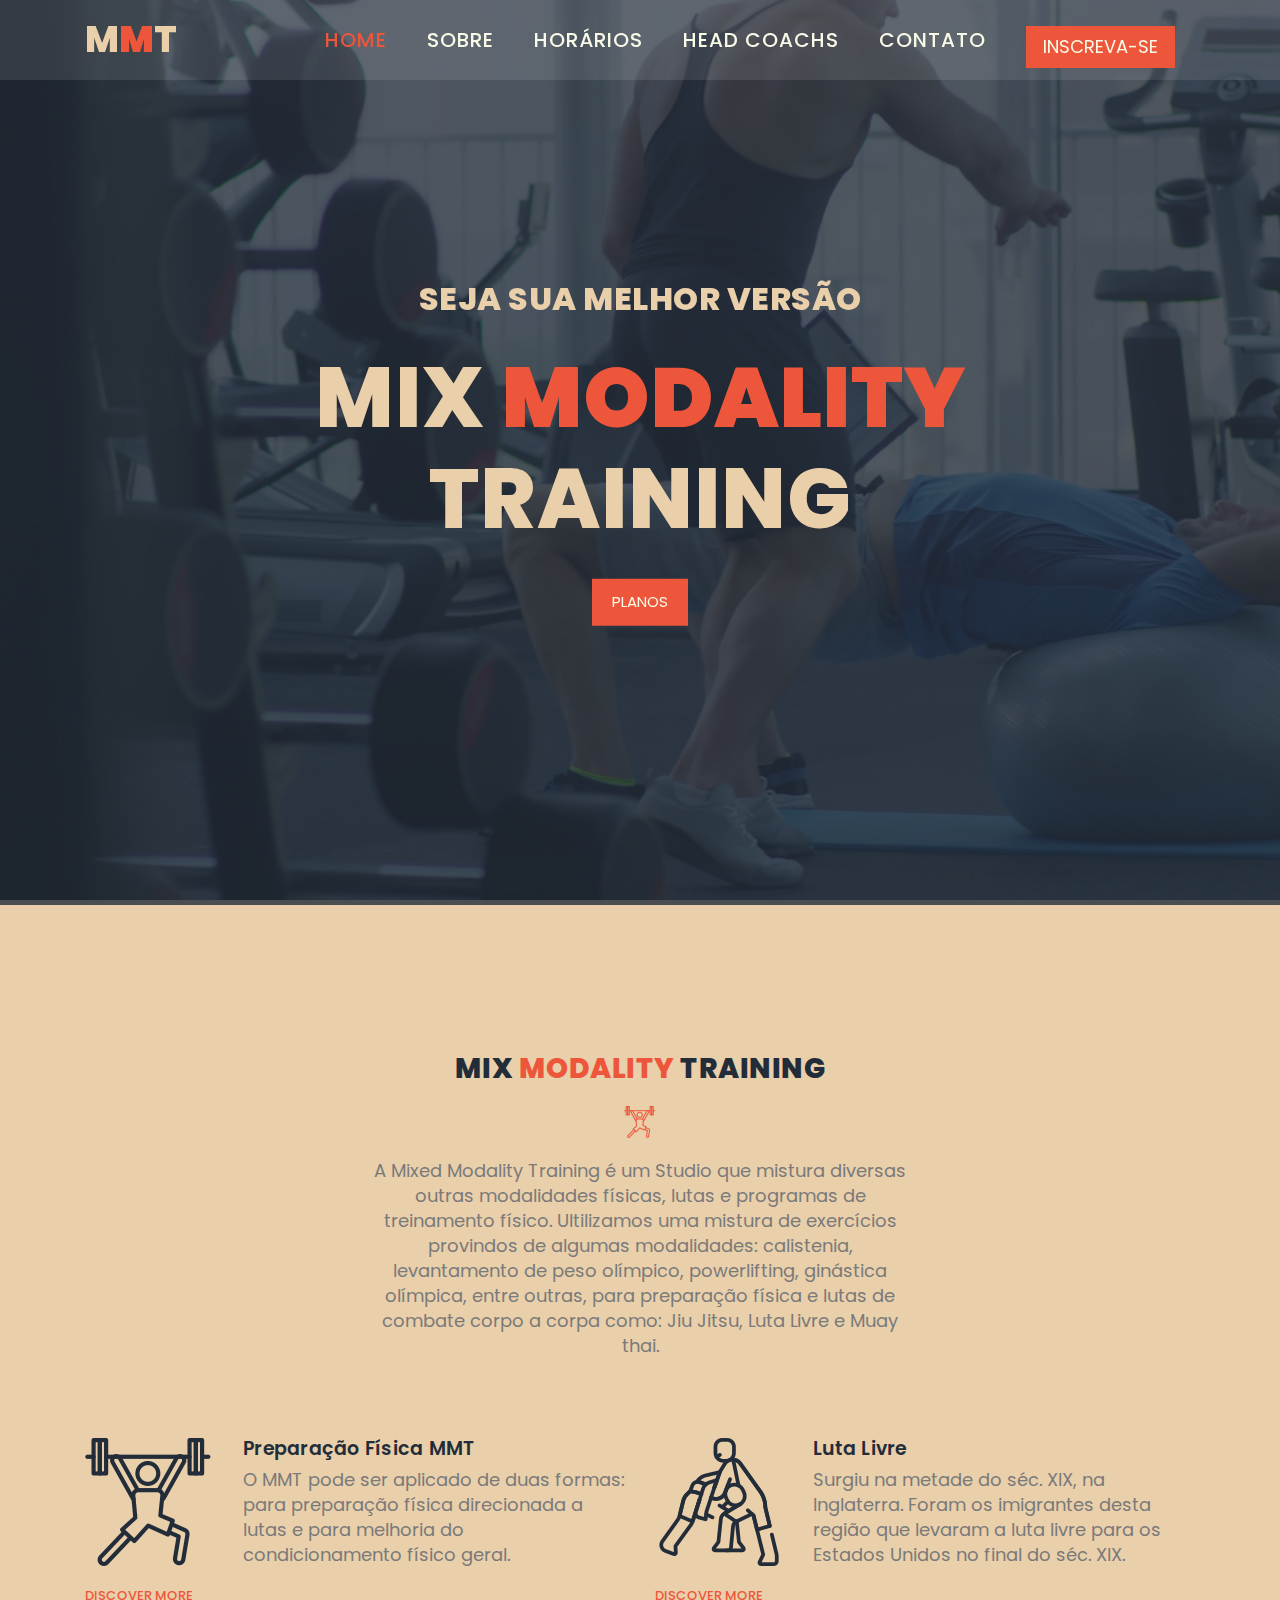
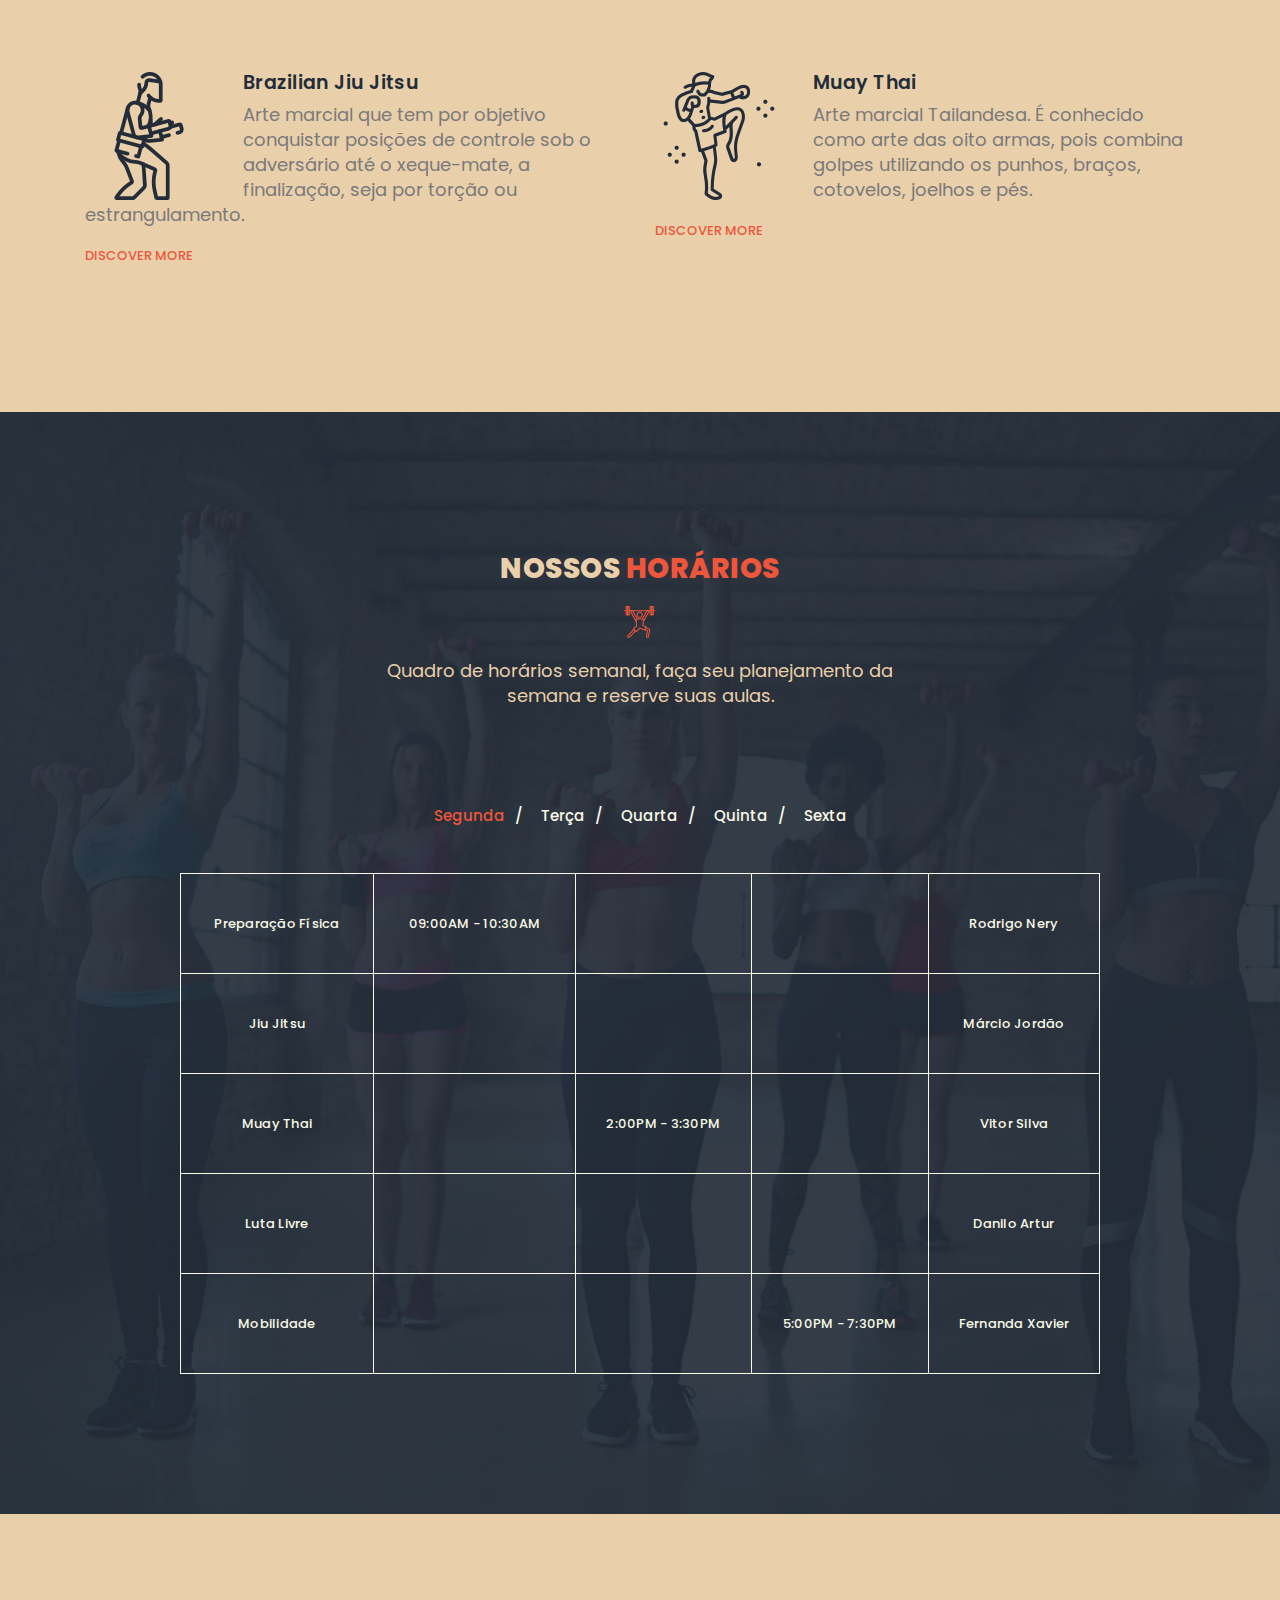
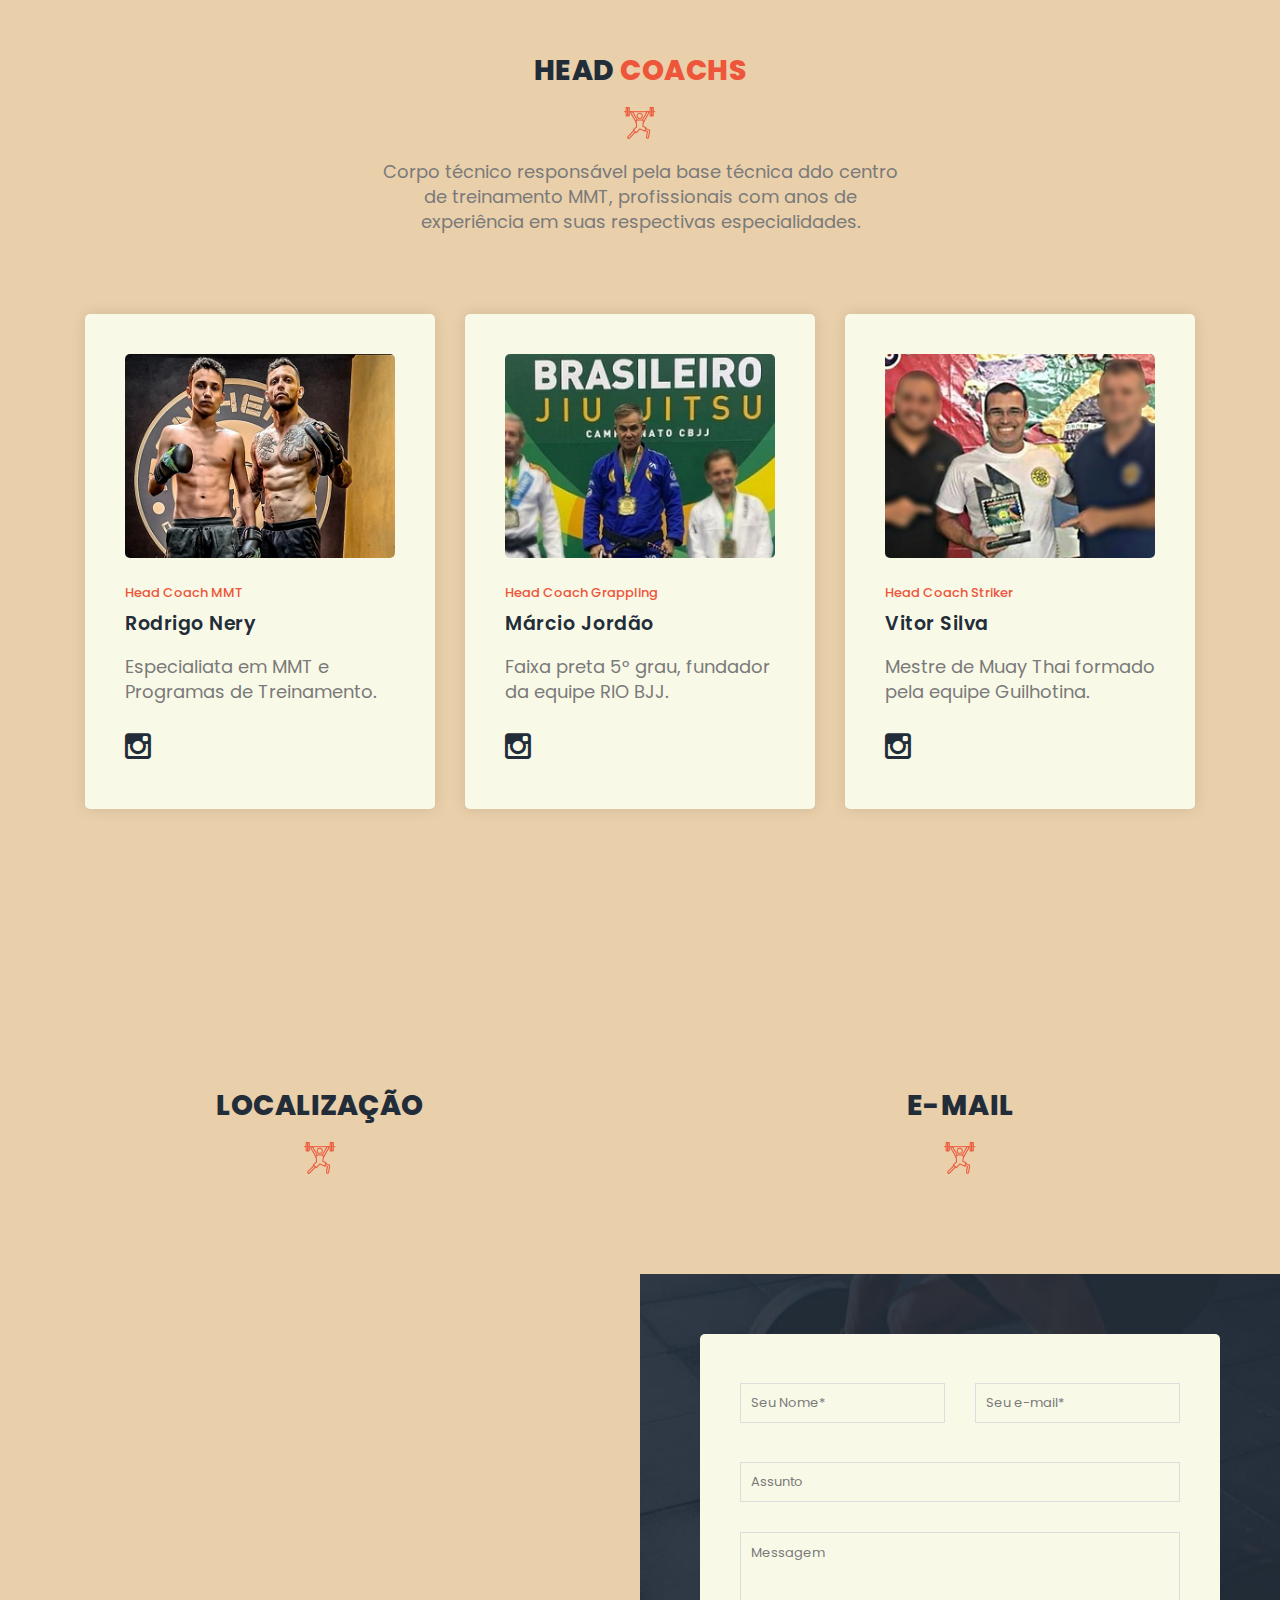
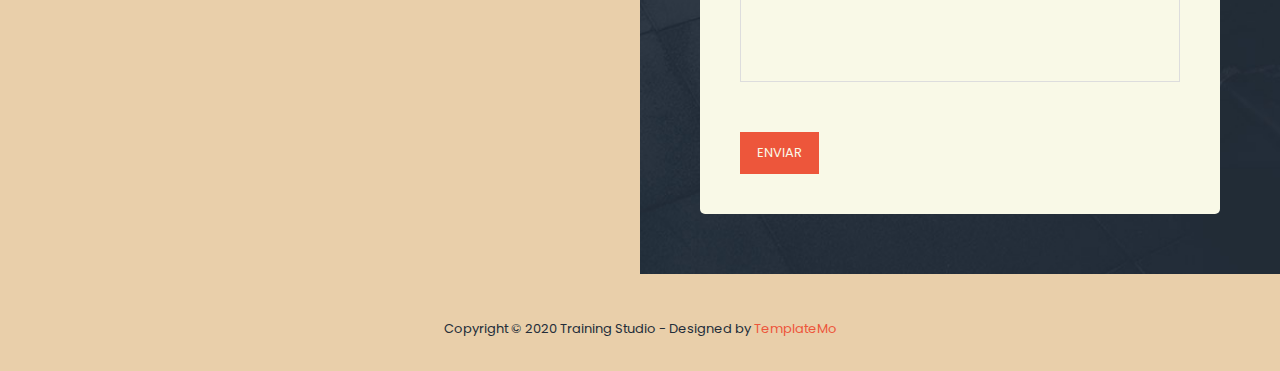
==== commit 0540918d: "commit" ====
--- a/gymfit-main/index.html
+++ b/gymfit-main/index.html
@@ -96,7 +96,7 @@
             <div class="row">
                 <div class="col-lg-6 offset-lg-3">
                     <div class="section-heading">
-                        <h2>Mix Modality <em>Training</em></h2>
+                        <h2>Mix <em>Modality </em>Training</h2>
                         <img src="assets/images/line-dec.png" alt="waves">
                         <p>A Mixed Modality Training é um Studio que mistura diversas outras modalidades físicas, lutas e programas de treinamento físico. Ultilizamos uma mistura de exercícios provindos de algumas modalidades: calistenia, levantamento de peso olímpico, powerlifting, ginástica olímpica, entre outras, para preparação física e lutas de combate corpo a corpa como: Jiu Jitsu, Luta Livre e Muay thai.</p>
                     </div>
@@ -401,12 +401,21 @@
     <section class="section" id="contact-us">
         <div class="container-fluid">
             <div class="row">
-                <div class="col-lg-6 col-md-6 col-xs-12">
+                <div class="col-lg-6 col-md-6 col-xs-12"><div class="section-heading">
+                    <h2>Localização<em></em></h2>
+                    <img src="assets/images/line-dec.png" alt="">
+
+                </div>
                     <div id="map">
                       <iframe src="https://www.google.com/maps/embed?pb=!1m18!1m12!1m3!1d3675.7642214632656!2d-43.484742924658505!3d-22.885166637098738!2m3!1f0!2f0!3f0!3m2!1i1024!2i768!4f13.1!3m3!1m2!1s0x9bdfd8c437adad%3A0xfc5f767fd22d69!2sR.%20Santa%20M%C3%A1rcia%2C%20335%20-%20Senador%20Camar%C3%A1%2C%20Rio%20de%20Janeiro%20-%20RJ%2C%2021831-130!5e0!3m2!1spt-BR!2sbr!4v1685235189790!5m2!1spt-BR!2sbr" width="100%" height="600px" frameborder="0" style="border:0" allowfullscreen></iframe>
                     </div>
                 </div>
                 <div class="col-lg-6 col-md-6 col-xs-12">
+                    <div class="section-heading">
+                        <h2>E-mail <em></em></h2>
+                        <img src="assets/images/line-dec.png" alt="">
+                
+                    </div>
                     <div class="contact-form">
                         <form id="contact" action="" method="post">
                           <div class="row">
@@ -442,7 +451,8 @@
             </div>
         </div>
     </section>
-    <!-- ***** Contact Us Area Ends ***** -->
+
+        <!-- ***** Contact Us Area Ends ***** -->
     
     <!-- ***** Footer Start ***** -->
     <footer>
--- a/gymfit-main/assets/css/templatemo-training-studio.css
+++ b/gymfit-main/assets/css/templatemo-training-studio.css
@@ -82,8 +82,8 @@
 html, body {
   font-family: 'Poppins', sans-serif;
   font-weight: 400;
-  background-color: #fff;
-  font-size: 16px;
+  background-color: #f9f9e7;
+  font-size: 30px;
   -ms-text-size-adjust: 100%;
   -webkit-font-smoothing: antialiased;
   -moz-osx-font-smoothing: grayscale;
@@ -103,7 +103,7 @@
 }
 
 p {
-  font-size: 14px;
+  font-size: 18px;
   line-height: 25px;
   color: #7a7a7a;
 }
@@ -115,18 +115,18 @@
 */
 html,
 body {
-  background: #fff;
+  background: #e9cfaa;
   font-family: 'Poppins', sans-serif;
 }
 
 ::selection {
   background: #ed563b;
-  color: #fff;
+  color: #f9f9e7;
 }
 
 ::-moz-selection {
   background: #ed563b;
-  color: #fff;
+  color: #e9cfaa;
 }
 
 @media (max-width: 991px) {
@@ -171,11 +171,11 @@
 }
 
 .dark-bg h2 {
-  color: #fff;
+  color: #e9cfaa;
 }
 
 .dark-bg p {
-  color: #fff;
+  color: #e9cfaa;
 }
 
 .main-button a {
@@ -183,7 +183,7 @@
   font-size: 15px;
   padding: 12px 20px;
   background-color: #ed563b;
-  color: #fff;
+  color: #f9f9e7;
   text-align: center;
   font-weight: 400;
   text-transform: uppercase;
@@ -217,11 +217,11 @@
 }
 
 .background-header .main-nav .nav li:last-child a {
-  color: #fff !important;
+  color: #f9f9e7 !important;
 }
 
 .background-header .main-nav .nav li:last-child a:hover {
-  color: #fff!important;
+  color: #f9f9e7!important;
 }
 
 .background-header .main-nav .nav li:hover a {
@@ -253,7 +253,7 @@
 
 .header-area .main-nav .logo {
   line-height: 80px;
-  color: #fff;
+  color: #e9cfaa;
   font-size: 36px;
   font-weight: 800;
   text-transform: uppercase;
@@ -305,7 +305,7 @@
 }
 
 .header-area .main-nav .nav li a {
-  color: #fff;
+  color: #f9f9e7;
 }
 
 .header-area .main-nav .nav li:last-child a {
@@ -313,7 +313,7 @@
   font-size: 18px;
   padding: 11px 17px;
   background-color: #ed563b;
-  color: #fff;
+  color: #f9f9e7;
   text-align: center;
   font-weight: 400;
   letter-spacing: 0px;
@@ -517,7 +517,7 @@
   .header-area .main-nav .nav li:last-child {
     width: 100%;
     background-color: #ed563b;
-    color: #fff;
+    color: #f9f9e7;
   }
   .header-area .main-nav .nav li:last-child a {
     background-color: #ed563b!important;
@@ -525,14 +525,14 @@
   .header-area .main-nav .nav li:last-child a:hover,
   .header-area .main-nav .nav li:last-child:hover a {
     background-color: #ed563b!important;
-    color: #fff!important;
+    color: #f9f9e7!important;
   }
   .header-area.header-sticky .nav {
     margin-top: 80px !important;
   }
   .header-area .main-nav .nav li {
     width: 100%;
-    background: #fff;
+    background: #f9f9e7;
     border-bottom: 1px solid #eee;
     padding-left: 0px !important;
     padding-right: 0px !important;
@@ -546,7 +546,7 @@
     color: #232d39 !important;
   }
   .header-area .main-nav .nav li:last-child a {
-    color: #fff!important;
+    color: #f9f9e7!important;
   }
   .header-area .main-nav .nav li a:hover {
     background: #eee !important;
@@ -635,10 +635,10 @@
 
 .main-banner .caption h6 {
   margin-top: 0px;
-  font-size: 18px;
+  font-size: 32px;
   text-transform: uppercase;
   font-weight: 800;
-  color: #fff;
+  color: #e9cfaa;
   letter-spacing: 0.5px;
 }
 
@@ -648,7 +648,7 @@
   font-size: 84px;
   text-transform: uppercase;
   font-weight: 800;
-  color: #fff;
+  color: #e9cfaa;
   letter-spacing: 1px;
 }
 
@@ -721,7 +721,7 @@
   font-size: 36px;
   text-transform: uppercase;
   font-weight: 800;
-  color: #fff;
+  color: #f9f9e7;
   letter-spacing: 1px;
 }
 
@@ -732,7 +732,7 @@
 
 .cta-content p {
   font-size: 16px;
-  color: #fff;
+  color: #f9f9e7;
   margin: 15px 0px 25px 0px;
 }
 
@@ -765,7 +765,7 @@
   width: 100%;
   padding: 30px 30px;
   display: inline-block;
-  background-color: #fff;
+  background-color: #f9f9e7;
   box-shadow: 0px 0px 15px rgba(0,0,0,0.1);
   border-radius: 5px;
   font-size: 19px;
@@ -781,7 +781,7 @@
   border-radius: 5px;
   display: inline-block;
   box-shadow: 0px 0px 15px rgba(0,0,0,0.1);
-  color: #fff;
+  color: #f9f9e7;
   font-size: 19px;
   letter-spacing: 0.5px;
   font-weight: 600;
@@ -849,24 +849,24 @@
 #schedule table {
   width: 100%;
   text-align: center;
-  border: 1px solid #fff;
+  border: 1px solid #f9f9e7;
 }
 
 #schedule table tbody {
-  border-top: 1px solid #fff; 
+  border-top: 1px solid #f9f9e7; 
 }
 
 #schedule table tbody tr {
-  border-bottom: 1px solid #fff;
+  border-bottom: 1px solid #f9f9e7;
 }
 
 #schedule table tbody tr td {
-  border-right: 1px solid #fff;
+  border-right: 1px solid #f9f9e7;
   height: 100px;
 }
 
 #schedule table tr td {
-  color: #fff;
+  color: #f9f9e7;
   font-size: 13px;
   text-transform: capitalize;
   font-weight: 500;
@@ -898,7 +898,7 @@
   margin-right: 10px;
   font-size: 15px;
   font-weight: 500;
-  color: #fff;
+  color: #f9f9e7;
   text-transform: capitalize;
   -webkit-transition: all 0.3s ease-in-out;
   -moz-transition: all 0.3s ease-in-out;
@@ -909,7 +909,7 @@
 #schedule .filters ul li:after {
   content: "/";
   margin-left: 10px;
-  color: #fff;
+  color: #f9f9e7;
 }
 #schedule .filters ul li:last-child {
   margin-right: 0px;
@@ -943,7 +943,7 @@
 */
 
 #trainers .trainer-item {
-  background-color: #fff;
+  background-color: #f9f9e7;
   border-radius: 5px;
   box-shadow: 0px 0px 15px rgba(0,0,0,0.1);
   padding: 40px;
@@ -1009,7 +1009,7 @@
 }
 
 #contact-us .contact-form {
-  padding: 80px;
+  padding: 60px;
   background-image: url(../images/contact-bg.jpg);
   background-position: center center;
   background-repeat: no-repeat;
@@ -1017,7 +1017,7 @@
 }
 
 #contact-us .contact-form #contact {
-  background-color: #fff;
+  background-color: #f9f9e7;
   padding: 40px;
   border-radius: 5px;
 }
@@ -1027,7 +1027,7 @@
   color: #7a7a7a;
   font-size: 13px;
   border: 1px solid #ddd;
-  background-color: #fff;
+  background-color: #f9f9e7;
   width: 100%;
   height: 40px;
   outline: none;
@@ -1061,7 +1061,7 @@
   font-size: 13px;
   padding: 11px 17px;
   background-color: #ed563b;
-  color: #fff;
+  color: #f9f9e7;
   text-align: center;
   font-weight: 400;
   text-transform: uppercase;
@@ -1177,7 +1177,7 @@
     height: 16px;
     top: 12px;
     left: 15px;
-    background: #fff;
+    background: #f9f9e7;
     border-radius: 50%;
     -webkit-transform: translateX(0);
     transform: translateX(0);
@@ -1200,7 +1200,7 @@
     width: 16px;
     height: 16px;
     margin-left: 16px;
-    background: #fff;
+    background: #f9f9e7;
     border-radius: 50%;
 }
 
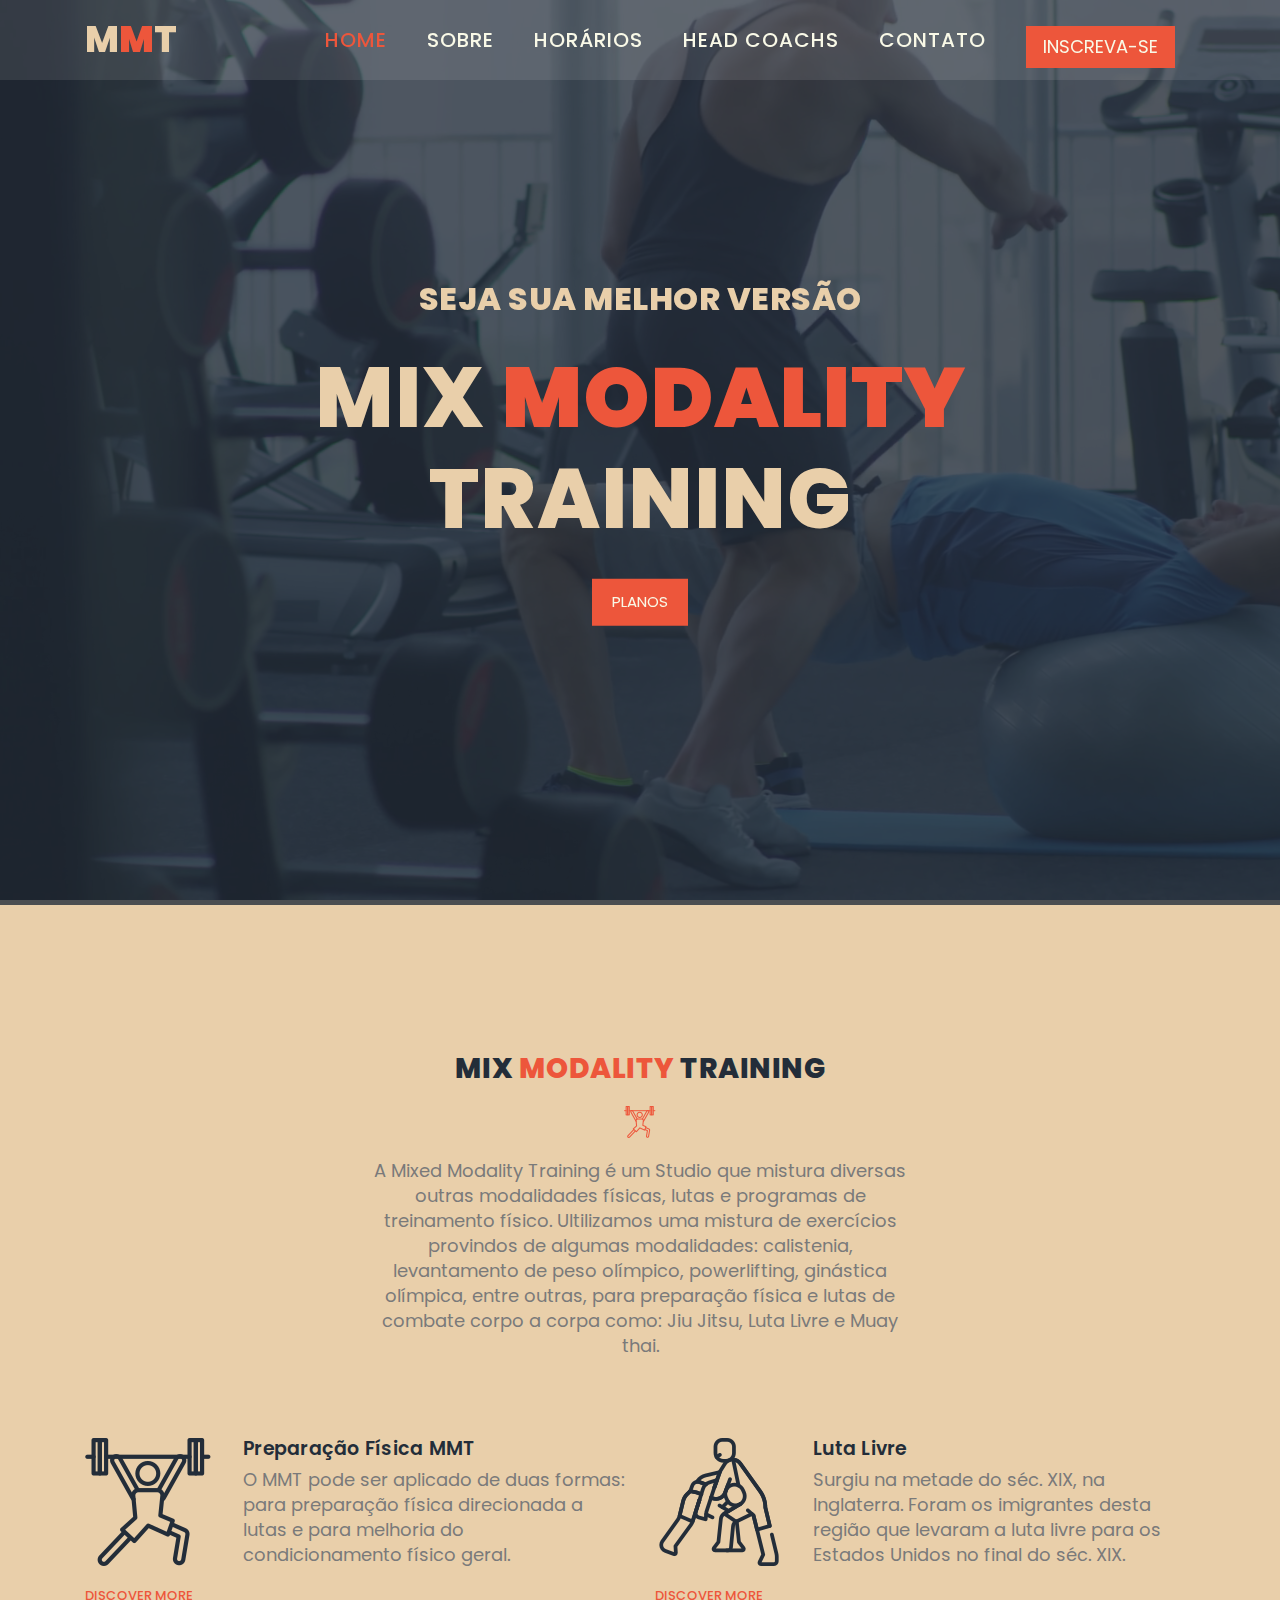
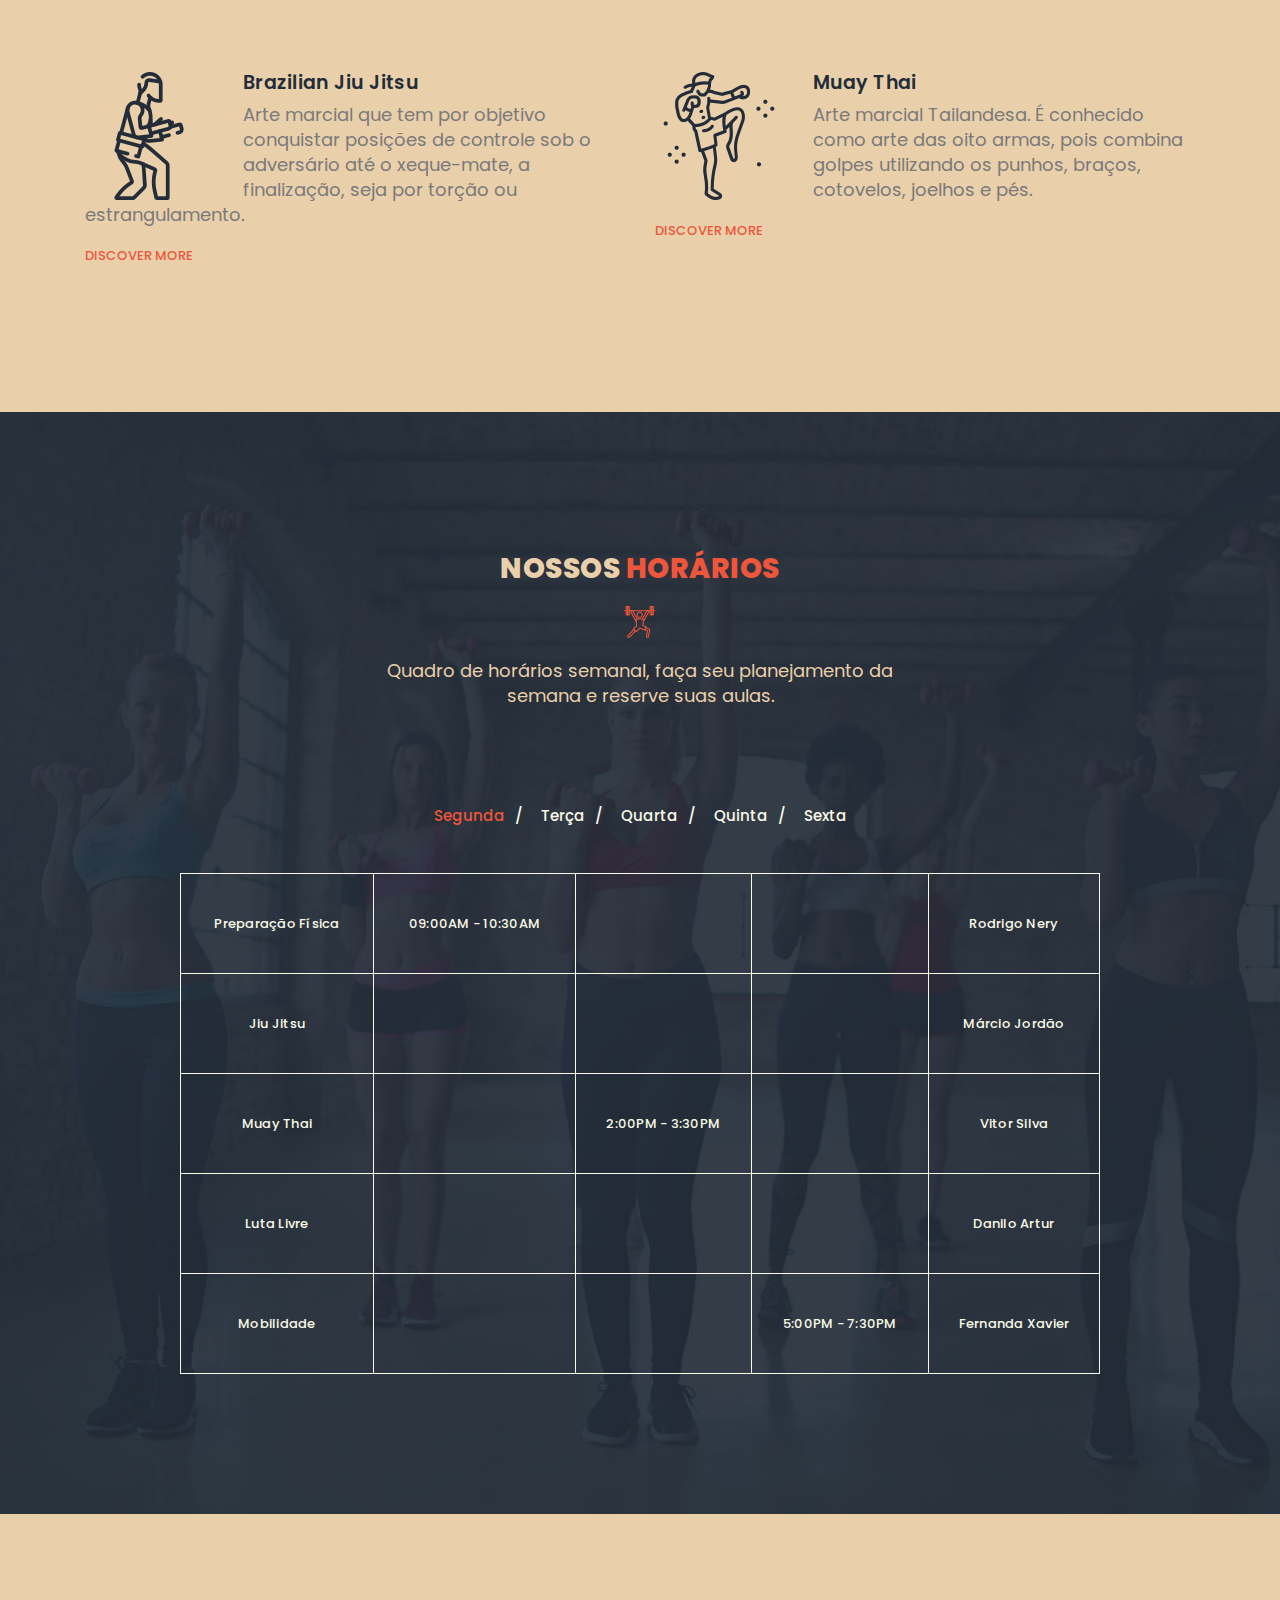
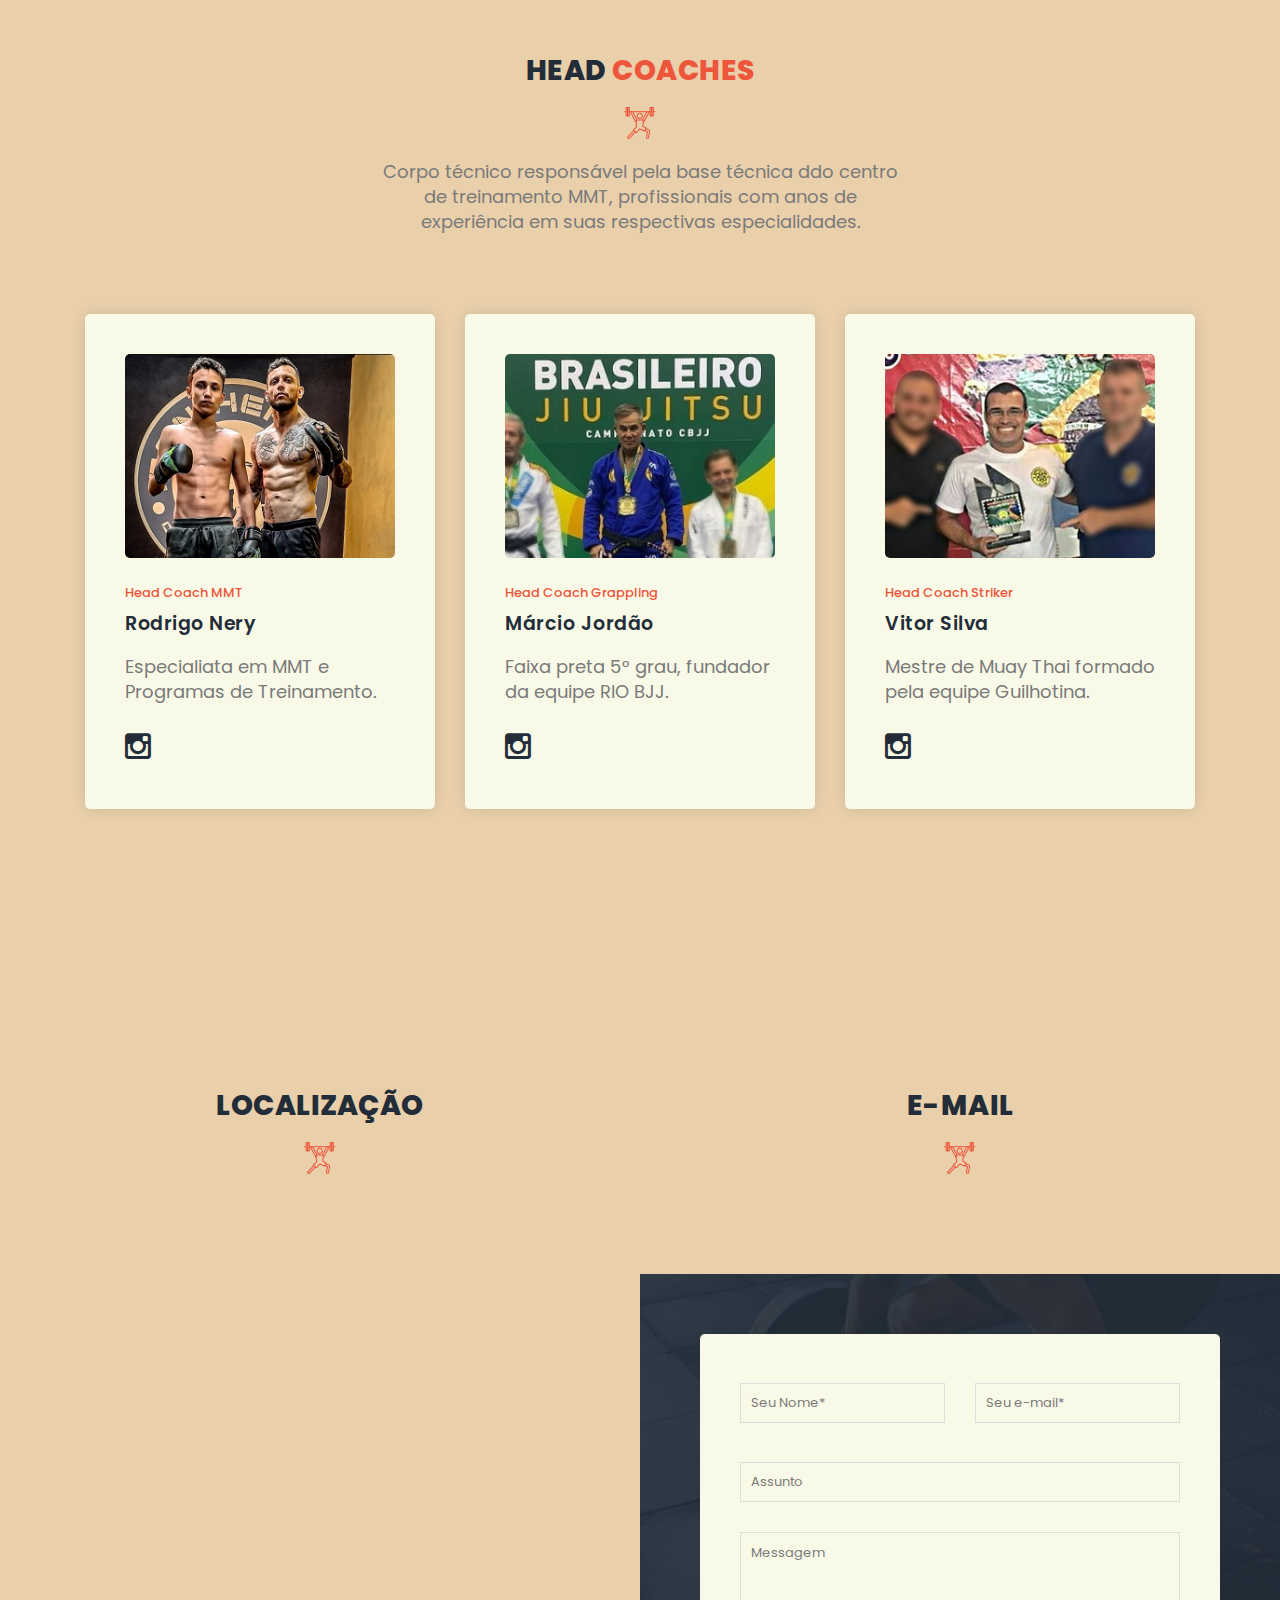
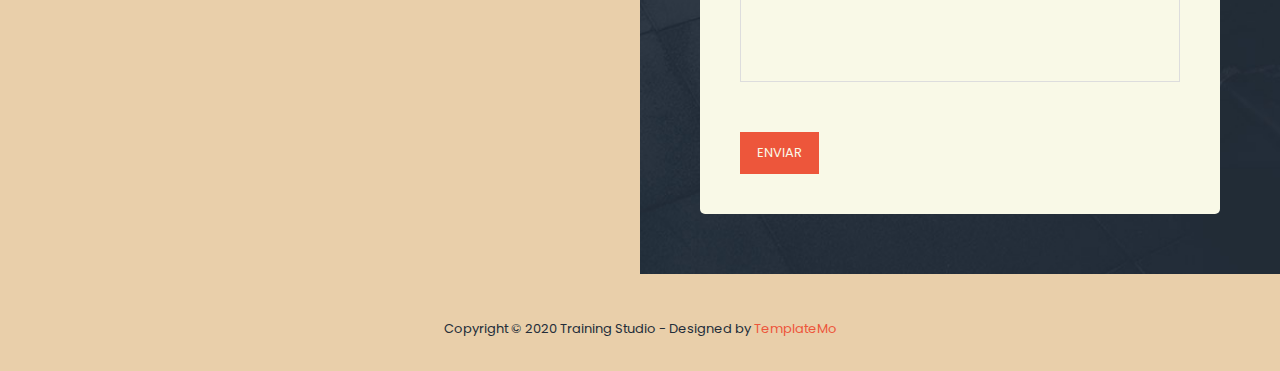
==== commit e9a96f4d: "Update index.html" ====
--- a/gymfit-main/index.html
+++ b/gymfit-main/index.html
@@ -331,7 +331,7 @@
             <div class="row">
                 <div class="col-lg-6 offset-lg-3">
                     <div class="section-heading">
-                        <h2>HEAD <em>COACHS</em></h2>
+                        <h2>HEAD <em>COACHES</em></h2>
                         <img src="assets/images/line-dec.png" alt="">
                         <p>Corpo técnico responsável pela base técnica ddo centro de treinamento MMT, profissionais com anos de experiência em suas respectivas especialidades.</p>
                     </div>
@@ -489,4 +489,4 @@
     <script src="assets/js/custom.js"></script>
 
   </body>
-</html>+</html>
